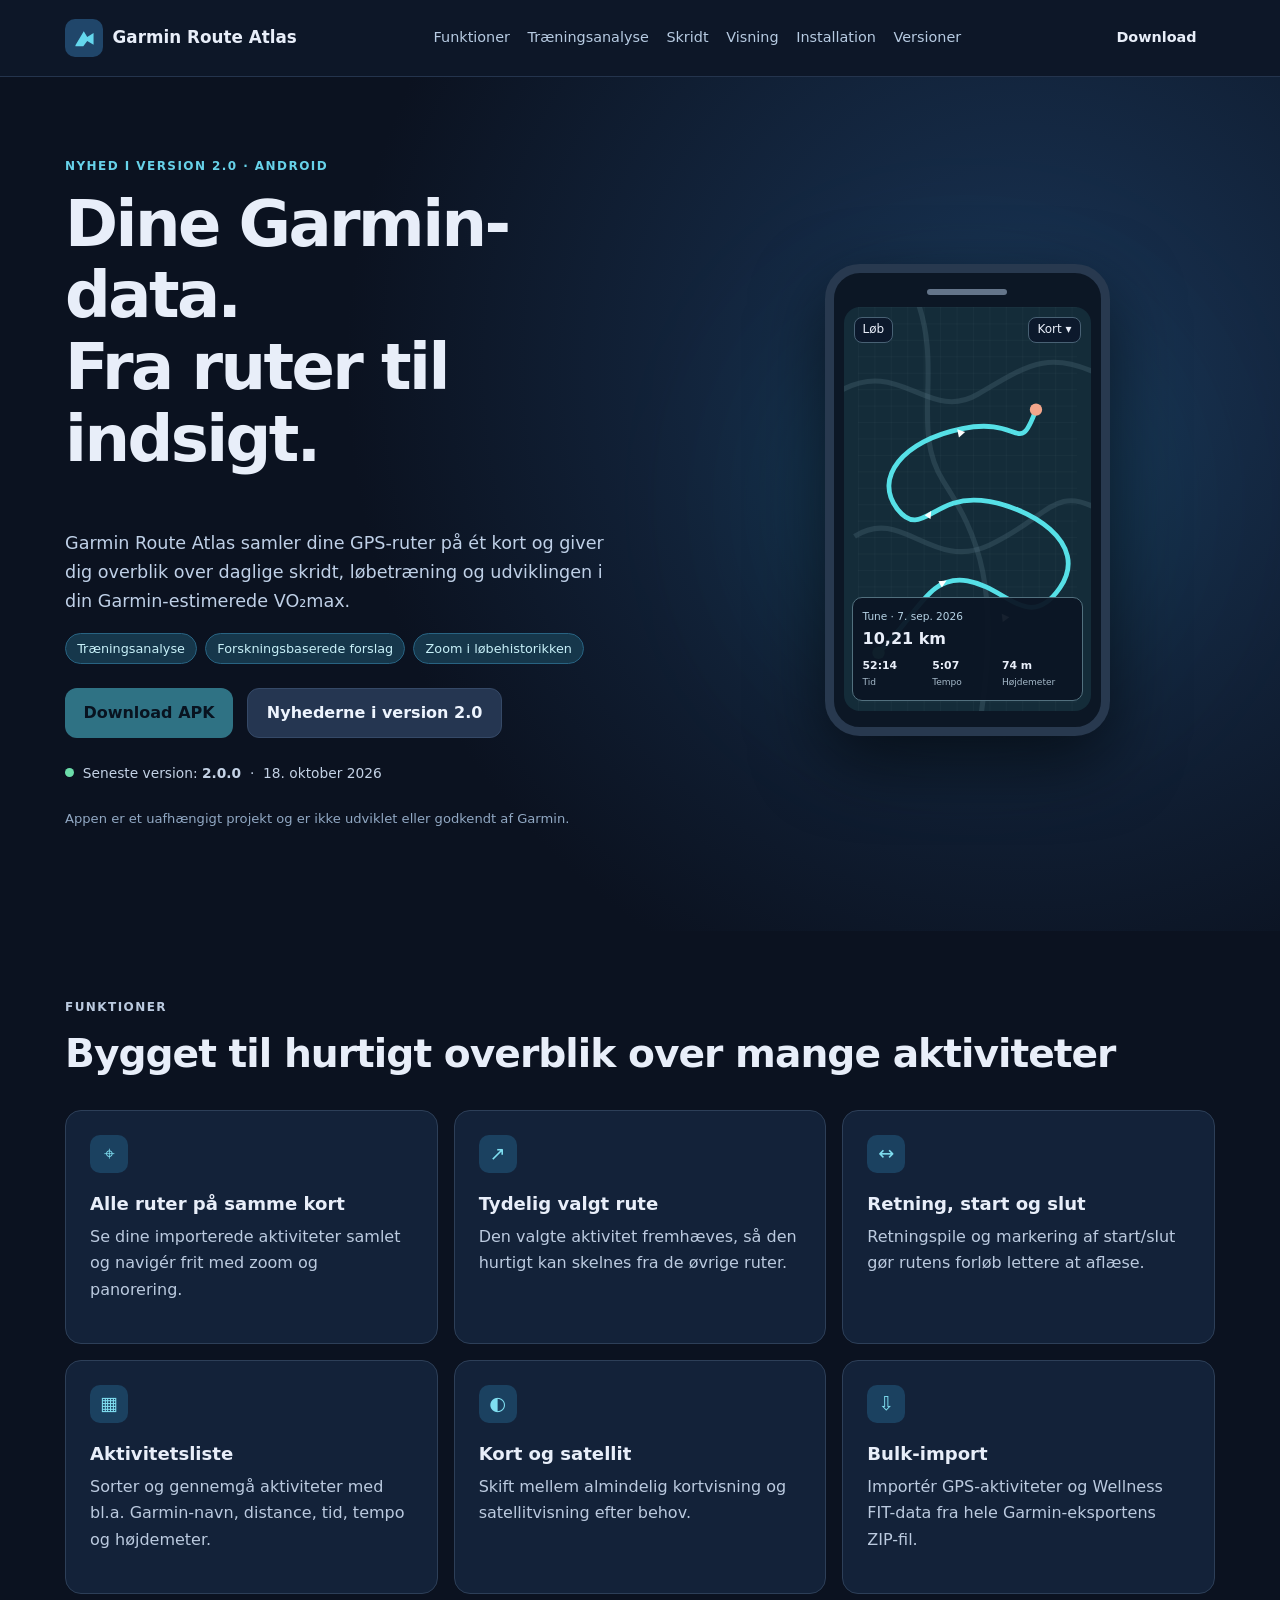
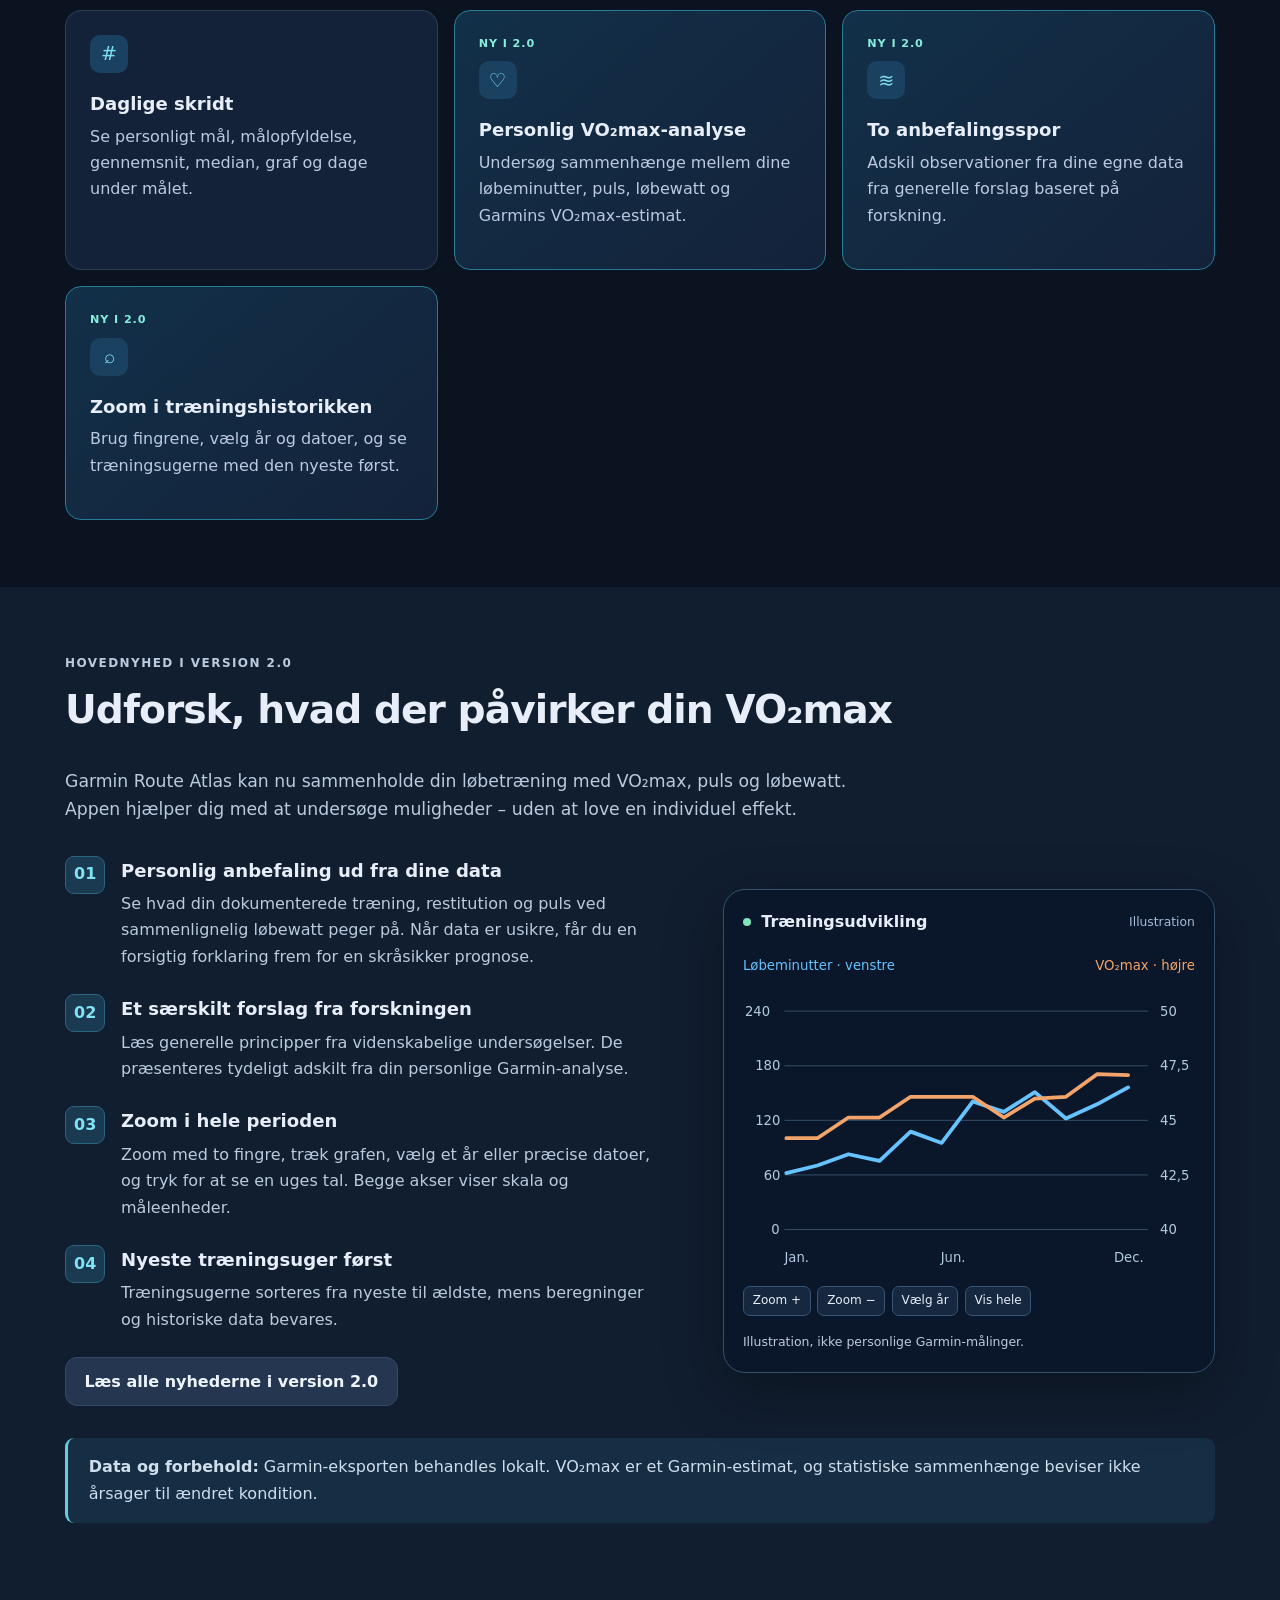
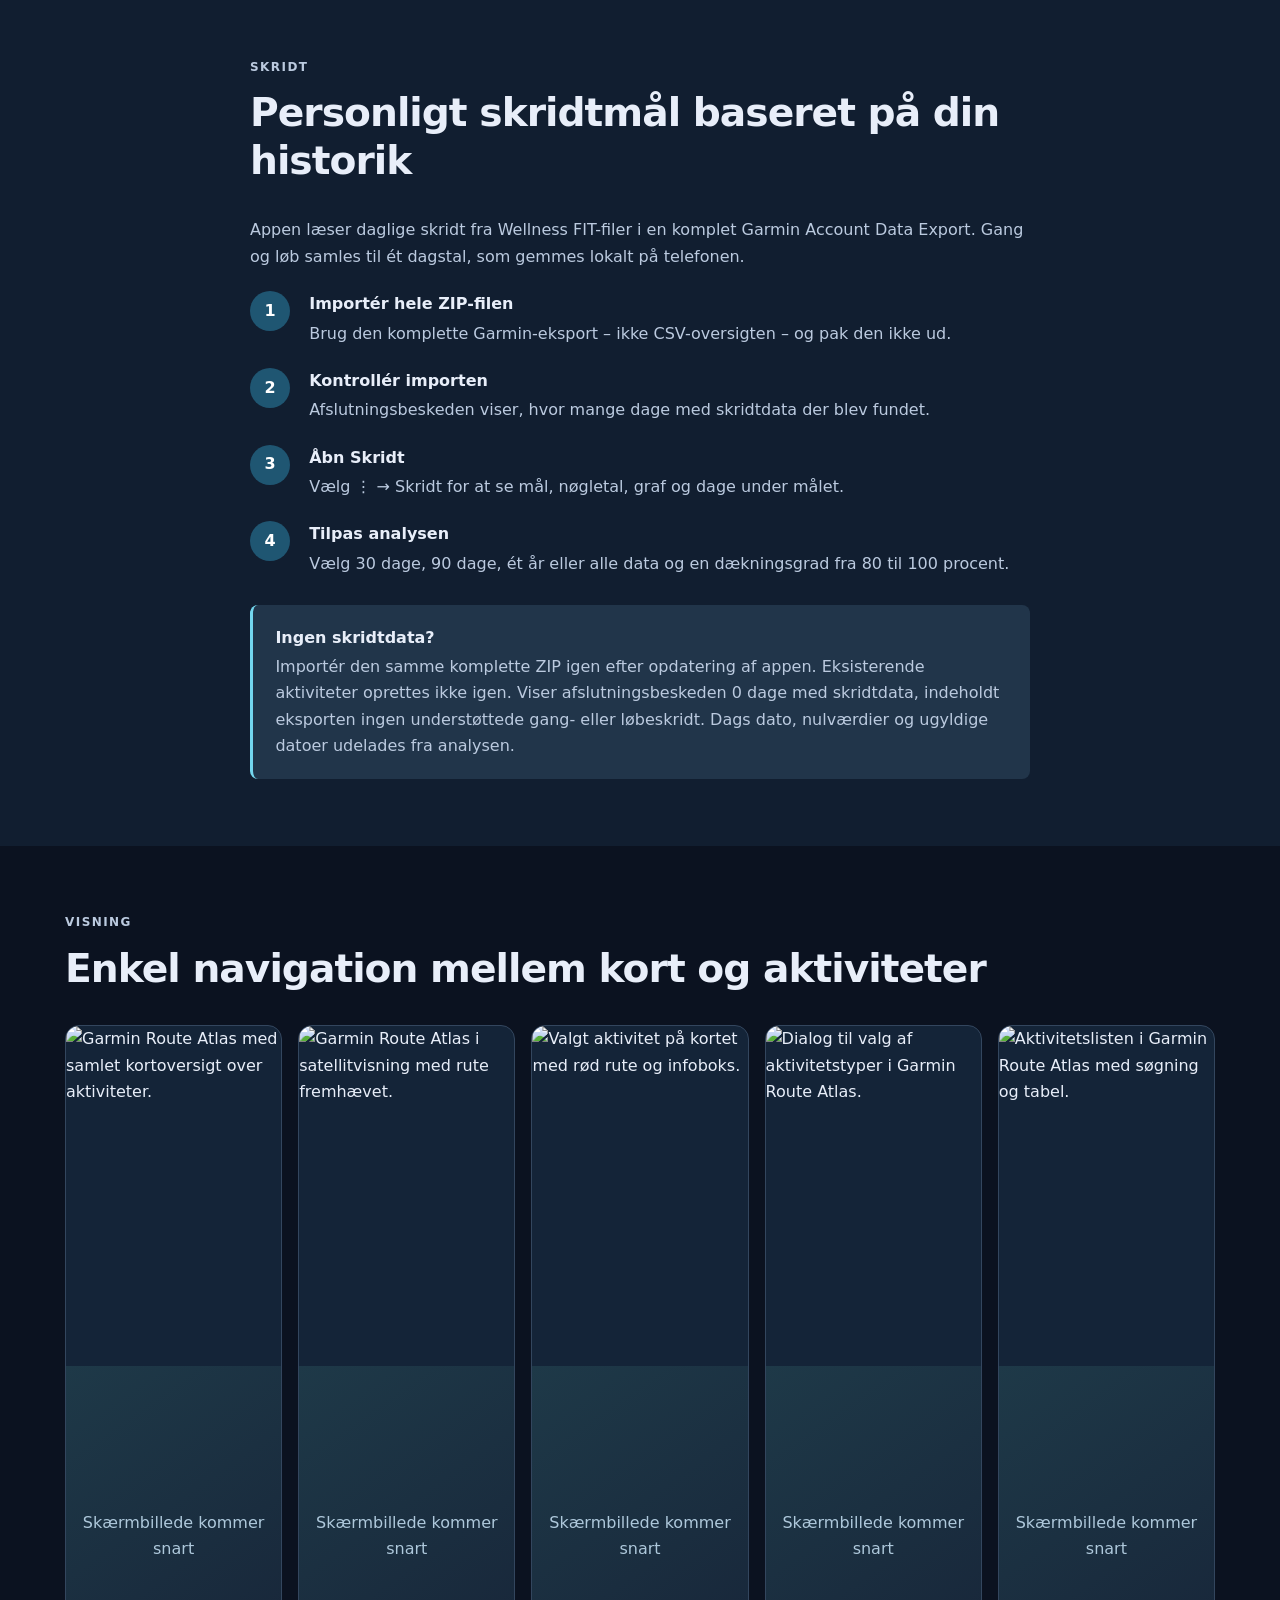
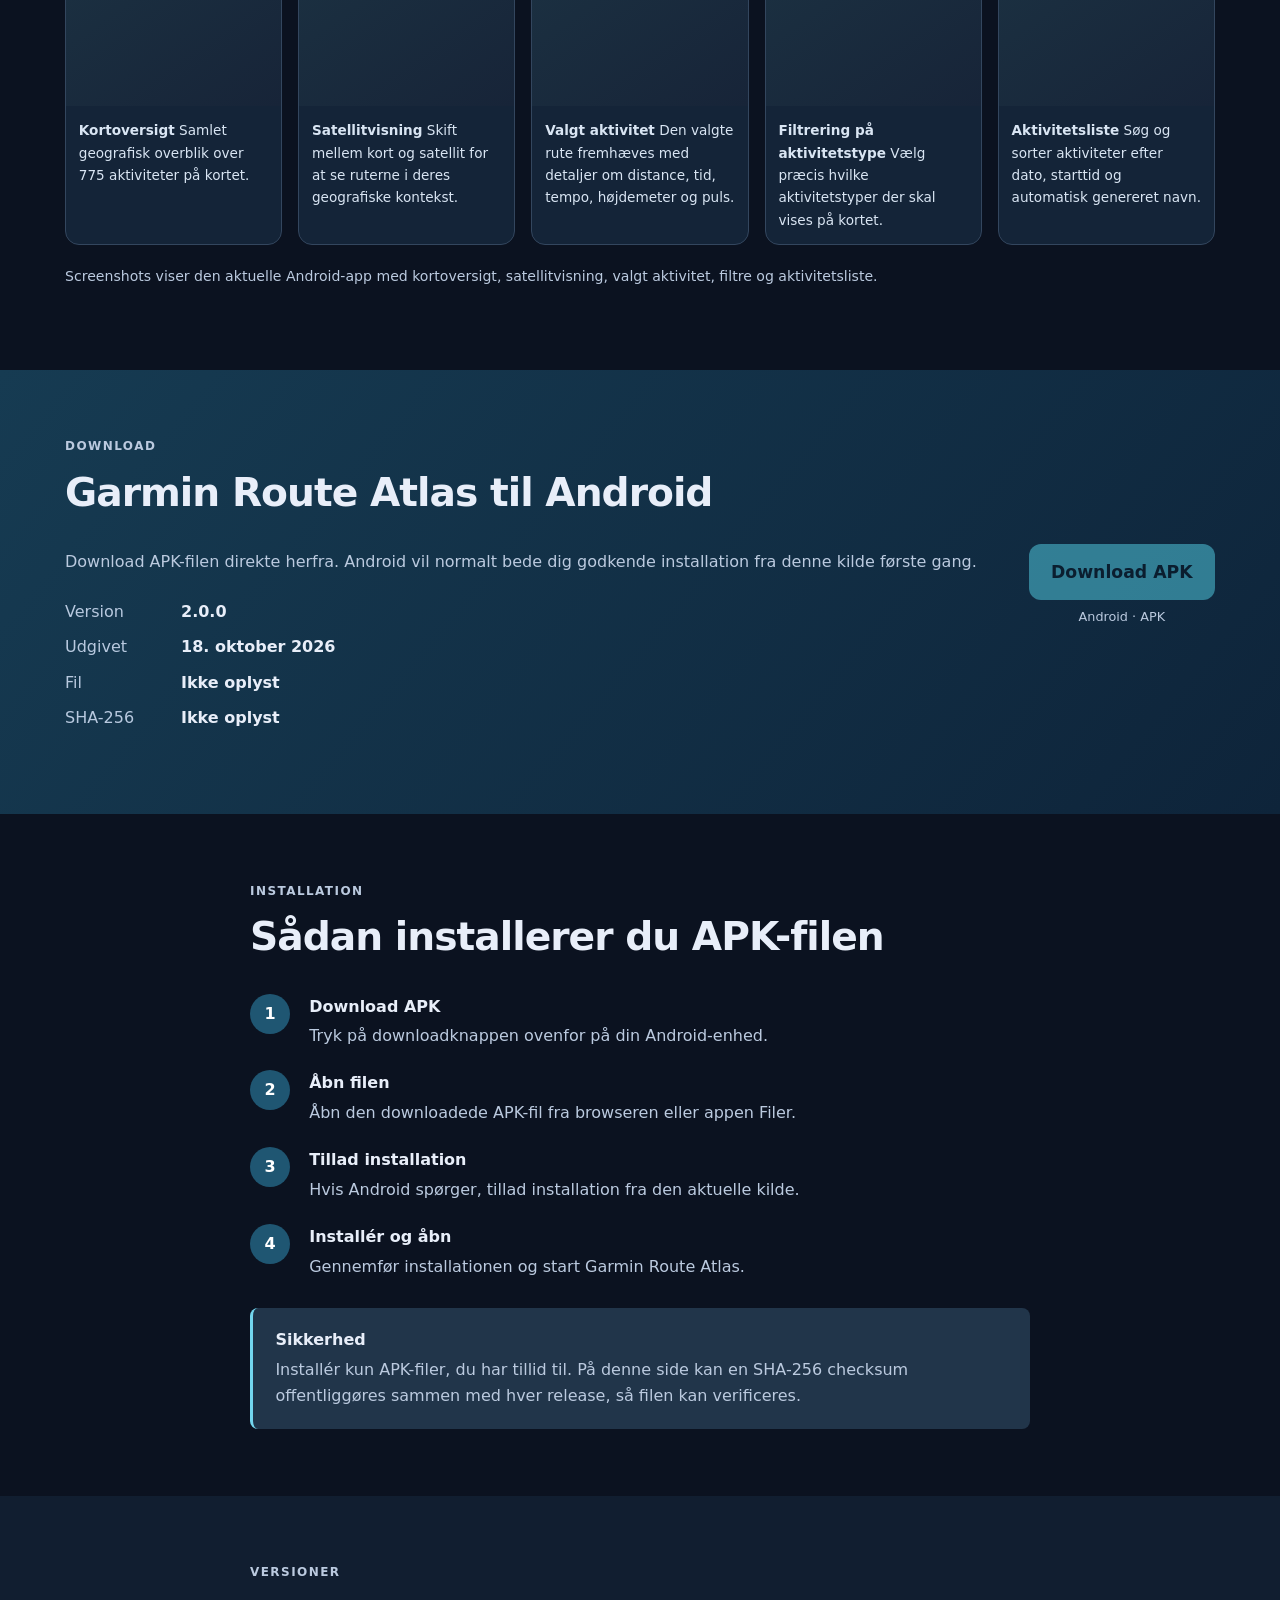
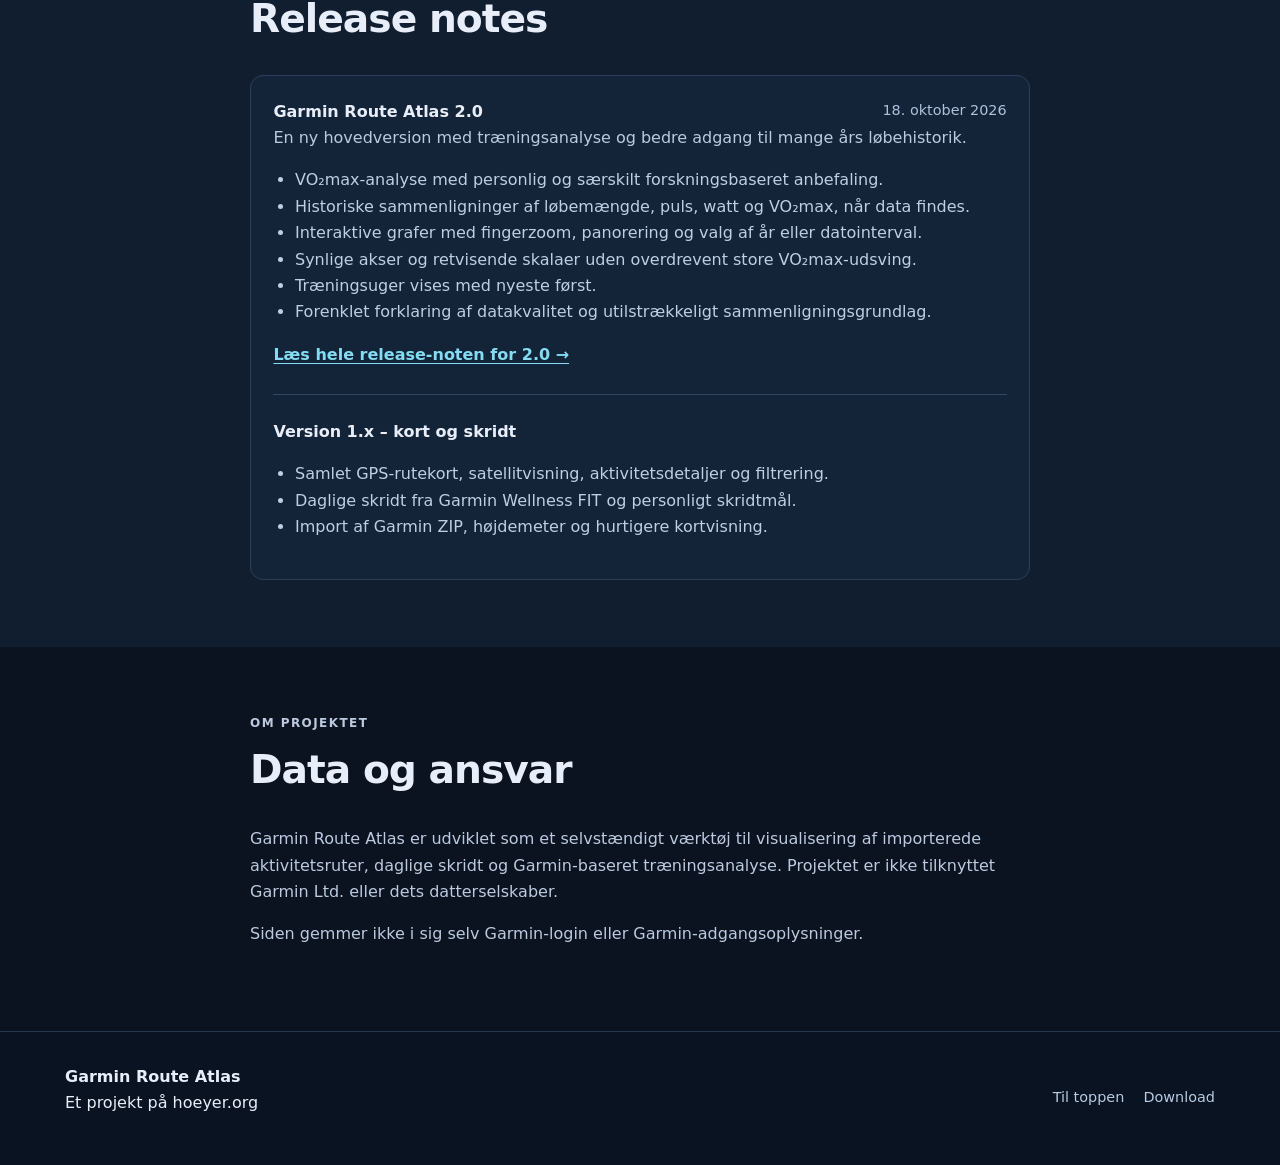
==== index.html @ 7dfc7f42 "Stage Garmin Route Atlas 2.0 website for GitHub Pages and custom domain" ====
<!doctype html>
<html lang="da">
<head>
  <meta charset="utf-8">
  <meta name="viewport" content="width=device-width, initial-scale=1">
  <meta name="theme-color" content="#0b1220">
  <meta name="description" content="Garmin Route Atlas 2.0: Garmin-ruter, daglige skridt og VO₂max-træningsanalyse. Zoom i løbehistorikken og få forslag fra dine data og forskning.">
  <title>Garmin Route Atlas | hoeyer.org</title>

  <meta property="og:title" content="Garmin Route Atlas">
  <meta property="og:description" content="Garmin Route Atlas 2.0: ruter, skridt og interaktiv VO₂max-træningsanalyse til Android.">
  <meta property="og:type" content="website">

  <link rel="icon" href="assets/favicon.svg" type="image/svg+xml">
  <link rel="stylesheet" href="assets/style.css">
</head>
<body>
  <a class="skip-link" href="#main">Spring til indhold</a>

  <header class="site-header">
    <div class="wrap nav">
      <a class="brand" href="#top" aria-label="Garmin Route Atlas">
        <span class="brand-mark" aria-hidden="true">
          <svg viewBox="0 0 32 32" role="img">
            <path d="M6 23.5 15.2 8l3.8 6.4L26 10v12.8l-7-4.1-4.3 5.8H6Z"/>
          </svg>
        </span>
        <span>Garmin Route Atlas</span>
      </a>

      <nav aria-label="Primær navigation">
        <a href="#features">Funktioner</a>
        <a href="#training">Træningsanalyse</a>
        <a href="#steps">Skridt</a>
        <a href="#screens">Visning</a>
        <a href="#install">Installation</a>
        <a href="#changelog">Versioner</a>
      </nav>

      <a class="btn btn-small" href="#download">Download</a>
    </div>
  </header>

  <main id="main">
    <section class="hero" id="top">
      <div class="wrap hero-grid">
        <div class="hero-copy">
          <p class="eyebrow">Nyhed i version 2.0 · Android</p>
          <h1>Dine Garmin-data.<br>Fra ruter til indsigt.</h1>
          <p class="lead">
            Garmin Route Atlas samler dine GPS-ruter på ét kort og giver dig overblik over
            daglige skridt, løbetræning og udviklingen i din Garmin-estimerede VO₂max.
          </p>
          <div class="hero-points" aria-label="Nyheder i version 2.0">
            <span>Træningsanalyse</span><span>Forskningsbaserede forslag</span><span>Zoom i løbehistorikken</span>
          </div>

          <div class="hero-actions">
            <a class="btn btn-primary" id="hero-download" href="#download" aria-disabled="true">
              Download APK
            </a>
            <a class="btn btn-secondary" href="#training">Nyhederne i version 2.0</a>
          </div>

          <div class="release-line" aria-label="Seneste version">
            <span class="status-dot"></span>
            <span>Seneste version: <strong data-version>Build</strong></span>
            <span>·</span>
            <span data-date>Opdateret</span>
          </div>

          <p class="microcopy">
            Appen er et uafhængigt projekt og er ikke udviklet eller godkendt af Garmin.
          </p>
        </div>

        <div class="hero-visual" aria-label="Illustration af rutekort">
          <div class="phone">
            <div class="phone-top"></div>
            <div class="phone-screen">
              <svg class="map-art" viewBox="0 0 640 1180" aria-hidden="true">
                <defs>
                  <pattern id="grid" width="48" height="48" patternUnits="userSpaceOnUse">
                    <path d="M48 0H0V48" fill="none" stroke="currentColor" stroke-opacity=".10" stroke-width="2"/>
                  </pattern>
                </defs>
                <rect width="640" height="1180" fill="url(#grid)"/>
                <path d="M-60 250 C120 140 205 340 350 255 S560 120 720 205" class="road"/>
                <path d="M-10 670 C130 580 215 775 385 695 S575 520 700 590" class="road"/>
                <path d="M165 -40 C255 175 150 355 250 510 S420 820 355 1220" class="road"/>
                <path d="M60 1010 C175 900 205 780 320 800 S500 950 590 820 500 580 360 565 185 680 115 590 130 390 305 355 468 440 520 300" class="route"/>
                <circle cx="60" cy="1010" r="18" class="start"/>
                <circle cx="520" cy="300" r="18" class="end"/>
                <path d="m235 801 24-2-14 20z" class="arrow"/>
                <path d="m420 896 22 10-19 14z" class="arrow"/>
                <path d="m195 608 19-12-2 23z" class="arrow"/>
                <path d="m290 357 23 8-18 16z" class="arrow"/>
              </svg>

              <div class="map-chip top-left">Løb</div>
              <div class="map-chip top-right">Kort ▾</div>

              <div class="activity-card">
                <div>
                  <span class="activity-label">Tune · 7. sep. 2026</span>
                  <strong>10,21 km</strong>
                </div>
                <div class="activity-stats">
                  <span><b>52:14</b><small>Tid</small></span>
                  <span><b>5:07</b><small>Tempo</small></span>
                  <span><b>74 m</b><small>Højdemeter</small></span>
                </div>
              </div>
            </div>
          </div>
          <div class="glow"></div>
        </div>
      </div>
    </section>

    <section class="section" id="features">
      <div class="wrap">
        <p class="eyebrow">Funktioner</p>
        <h2>Bygget til hurtigt overblik over mange aktiviteter</h2>

        <div class="feature-grid">
          <article class="feature">
            <span class="icon">⌖</span>
            <h3>Alle ruter på samme kort</h3>
            <p>Se dine importerede aktiviteter samlet og navigér frit med zoom og panorering.</p>
          </article>
          <article class="feature">
            <span class="icon">↗</span>
            <h3>Tydelig valgt rute</h3>
            <p>Den valgte aktivitet fremhæves, så den hurtigt kan skelnes fra de øvrige ruter.</p>
          </article>
          <article class="feature">
            <span class="icon">↔</span>
            <h3>Retning, start og slut</h3>
            <p>Retningspile og markering af start/slut gør rutens forløb lettere at aflæse.</p>
          </article>
          <article class="feature">
            <span class="icon">▦</span>
            <h3>Aktivitetsliste</h3>
            <p>Sorter og gennemgå aktiviteter med bl.a. Garmin-navn, distance, tid, tempo og højdemeter.</p>
          </article>
          <article class="feature">
            <span class="icon">◐</span>
            <h3>Kort og satellit</h3>
            <p>Skift mellem almindelig kortvisning og satellitvisning efter behov.</p>
          </article>
          <article class="feature">
            <span class="icon">⇩</span>
            <h3>Bulk-import</h3>
            <p>Importér GPS-aktiviteter og Wellness FIT-data fra hele Garmin-eksportens ZIP-fil.</p>
          </article>
          <article class="feature">
            <span class="icon">#</span>
            <h3>Daglige skridt</h3>
            <p>Se personligt mål, målopfyldelse, gennemsnit, median, graf og dage under målet.</p>
          </article>
          <article class="feature feature-new">
            <span class="feature-label">Ny i 2.0</span>
            <span class="icon">♡</span>
            <h3>Personlig VO₂max-analyse</h3>
            <p>Undersøg sammenhænge mellem dine løbeminutter, puls, løbewatt og Garmins VO₂max-estimat.</p>
          </article>
          <article class="feature feature-new">
            <span class="feature-label">Ny i 2.0</span>
            <span class="icon">≋</span>
            <h3>To anbefalingsspor</h3>
            <p>Adskil observationer fra dine egne data fra generelle forslag baseret på forskning.</p>
          </article>
          <article class="feature feature-new">
            <span class="feature-label">Ny i 2.0</span>
            <span class="icon">⌕</span>
            <h3>Zoom i træningshistorikken</h3>
            <p>Brug fingrene, vælg år og datoer, og se træningsugerne med den nyeste først.</p>
          </article>
        </div>
      </div>
    </section>


    <section class="section section-alt training-section" id="training">
      <div class="wrap">
        <p class="eyebrow">Hovednyhed i version 2.0</p>
        <h2>Udforsk, hvad der påvirker din VO₂max</h2>
        <p class="section-intro">
          Garmin Route Atlas kan nu sammenholde din løbetræning med VO₂max, puls og løbewatt.
          Appen hjælper dig med at undersøge muligheder – uden at love en individuel effekt.
        </p>
        <div class="training-layout">
          <div class="training-copy">
            <div class="training-item"><span class="training-num">01</span>
              <div><h3>Personlig anbefaling ud fra dine data</h3>
              <p>Se hvad din dokumenterede træning, restitution og puls ved sammenlignelig løbewatt peger på.
                Når data er usikre, får du en forsigtig forklaring frem for en skråsikker prognose.</p></div></div>
            <div class="training-item"><span class="training-num">02</span>
              <div><h3>Et særskilt forslag fra forskningen</h3>
              <p>Læs generelle principper fra videnskabelige undersøgelser. De præsenteres tydeligt adskilt
                fra din personlige Garmin-analyse.</p></div></div>
            <div class="training-item"><span class="training-num">03</span>
              <div><h3>Zoom i hele perioden</h3>
              <p>Zoom med to fingre, træk grafen, vælg et år eller præcise datoer, og tryk for at se en uges tal.
                Begge akser viser skala og måleenheder.</p></div></div>
            <div class="training-item"><span class="training-num">04</span>
              <div><h3>Nyeste træningsuger først</h3>
              <p>Træningsugerne sorteres fra nyeste til ældste, mens beregninger og historiske data bevares.</p></div></div>
            <a class="btn btn-secondary" href="releases/2.0.html">Læs alle nyhederne i version 2.0</a>
          </div>
          <div class="training-preview" aria-label="Illustration af den nye træningsgraf">
            <div class="preview-topline"><span class="preview-dot" aria-hidden="true"></span><strong>Træningsudvikling</strong><span class="preview-caption">Illustration</span></div>
            <div class="preview-legend"><span class="legend-min">Løbeminutter · venstre</span><span class="legend-vo2">VO₂max · højre</span></div>
            <svg viewBox="0 0 480 315" role="img" aria-label="Illustration af graf med to nummererede y-akser og tydelige ændringer over et år. Illustrationsdata, ikke en brugers målinger.">
              <g stroke="#39506a" stroke-width="1"><path d="M44 32 H430 M44 90 H430 M44 148 H430 M44 206 H430 M44 264 H430"/></g>
              <g fill="#b3cbe0" font-size="14" font-family="system-ui,sans-serif">
                <text x="2" y="37">240</text><text x="13" y="95">180</text><text x="13" y="153">120</text><text x="22" y="211">60</text><text x="30" y="269">0</text>
                <text x="443" y="37">50</text><text x="443" y="95">47,5</text><text x="443" y="153">45</text><text x="443" y="211">42,5</text><text x="443" y="269">40</text>
                <text x="44" y="298">Jan.</text><text x="210" y="298">Jun.</text><text x="394" y="298">Dec.</text>
              </g>
              <polyline fill="none" stroke="#66c3ff" stroke-width="4" stroke-linecap="round" stroke-linejoin="round"
                points="46,204 79,196 112,184 145,191 178,160 211,172 244,128 277,139 310,118 343,146 376,131 409,113"/>
              <polyline fill="none" stroke="#f3a46b" stroke-width="4" stroke-linecap="round" stroke-linejoin="round"
                points="46,167 79,167 112,145 145,145 178,123 211,123 244,123 277,145 310,125 343,123 376,99 409,100"/>
            </svg>
            <div class="preview-controls" aria-hidden="true"><span>Zoom +</span><span>Zoom −</span><span>Vælg år</span><span>Vis hele</span></div>
            <p class="preview-disclaimer">Illustration, ikke personlige Garmin-målinger.</p>
          </div>
        </div>
        <div class="training-note"><strong>Data og forbehold:</strong> Garmin-eksporten behandles lokalt. VO₂max er et Garmin-estimat, og statistiske sammenhænge beviser ikke årsager til ændret kondition.</div>
      </div>
    </section>

    <section class="section section-alt" id="steps">
      <div class="wrap narrow">
        <p class="eyebrow">Skridt</p>
        <h2>Personligt skridtmål baseret på din historik</h2>
        <p>
          Appen læser daglige skridt fra Wellness FIT-filer i en komplet Garmin Account Data Export.
          Gang og løb samles til ét dagstal, som gemmes lokalt på telefonen.
        </p>

        <ol class="steps">
          <li>
            <span>1</span>
            <div><strong>Importér hele ZIP-filen</strong><p>Brug den komplette Garmin-eksport – ikke CSV-oversigten – og pak den ikke ud.</p></div>
          </li>
          <li>
            <span>2</span>
            <div><strong>Kontrollér importen</strong><p>Afslutningsbeskeden viser, hvor mange dage med skridtdata der blev fundet.</p></div>
          </li>
          <li>
            <span>3</span>
            <div><strong>Åbn Skridt</strong><p>Vælg ⋮ → Skridt for at se mål, nøgletal, graf og dage under målet.</p></div>
          </li>
          <li>
            <span>4</span>
            <div><strong>Tilpas analysen</strong><p>Vælg 30 dage, 90 dage, ét år eller alle data og en dækningsgrad fra 80 til 100 procent.</p></div>
          </li>
        </ol>

        <div class="notice">
          <strong>Ingen skridtdata?</strong>
          <p>
            Importér den samme komplette ZIP igen efter opdatering af appen. Eksisterende aktiviteter
            oprettes ikke igen. Viser afslutningsbeskeden 0 dage med skridtdata, indeholdt eksporten
            ingen understøttede gang- eller løbeskridt. Dags dato, nulværdier og ugyldige datoer
            udelades fra analysen.
          </p>
        </div>
      </div>
    </section>

    <section class="section" id="screens">
      <div class="wrap">
        <p class="eyebrow">Visning</p>
        <h2>Enkel navigation mellem kort og aktiviteter</h2>

        <div class="screen-grid screen-grid-real">
          <figure class="screen-card real-shot">
            <img class="screen-image" src="assets/screenshots/overview-map.jpg" alt="Garmin Route Atlas med samlet kortoversigt over aktiviteter.">
            <figcaption>
              <strong>Kortoversigt</strong>
              <span>Samlet geografisk overblik over 775 aktiviteter på kortet.</span>
            </figcaption>
          </figure>

          <figure class="screen-card real-shot">
            <img class="screen-image" src="assets/screenshots/satellite-map.jpg" alt="Garmin Route Atlas i satellitvisning med rute fremhævet.">
            <figcaption>
              <strong>Satellitvisning</strong>
              <span>Skift mellem kort og satellit for at se ruterne i deres geografiske kontekst.</span>
            </figcaption>
          </figure>

          <figure class="screen-card real-shot">
            <img class="screen-image" src="assets/screenshots/selected-activity.jpg" alt="Valgt aktivitet på kortet med rød rute og infoboks.">
            <figcaption>
              <strong>Valgt aktivitet</strong>
              <span>Den valgte rute fremhæves med detaljer om distance, tid, tempo, højdemeter og puls.</span>
            </figcaption>
          </figure>

          <figure class="screen-card real-shot">
            <img class="screen-image" src="assets/screenshots/activity-filter.jpg" alt="Dialog til valg af aktivitetstyper i Garmin Route Atlas.">
            <figcaption>
              <strong>Filtrering på aktivitetstype</strong>
              <span>Vælg præcis hvilke aktivitetstyper der skal vises på kortet.</span>
            </figcaption>
          </figure>

          <figure class="screen-card real-shot">
            <img class="screen-image" src="assets/screenshots/activity-list.jpg" alt="Aktivitetslisten i Garmin Route Atlas med søgning og tabel.">
            <figcaption>
              <strong>Aktivitetsliste</strong>
              <span>Søg og sorter aktiviteter efter dato, starttid og automatisk genereret navn.</span>
            </figcaption>
          </figure>
        </div>

        <p class="screens-note">
          Screenshots viser den aktuelle Android-app med kortoversigt, satellitvisning, valgt aktivitet, filtre og aktivitetsliste.
        </p>
      </div>
    </section>

    <section class="section download-section" id="download">
      <div class="wrap download-box">
        <div>
          <p class="eyebrow">Download</p>
          <h2>Garmin Route Atlas til Android</h2>
          <p class="download-copy">
            Download APK-filen direkte herfra. Android vil normalt bede dig godkende installation
            fra denne kilde første gang.
          </p>

          <dl class="release-meta">
            <div><dt>Version</dt><dd data-version>Build</dd></div>
            <div><dt>Udgivet</dt><dd data-date>Opdateret</dd></div>
            <div><dt>Fil</dt><dd data-filename>GarminRouteAtlas.apk</dd></div>
            <div><dt>SHA-256</dt><dd data-sha>Tilføjes ved release</dd></div>
          </dl>
        </div>

        <div class="download-cta">
          <a class="btn btn-primary btn-large" id="main-download" href="#download" aria-disabled="true">
            Download APK
          </a>
          <p>Android · APK</p>
        </div>
      </div>
    </section>

    <section class="section" id="install">
      <div class="wrap narrow">
        <p class="eyebrow">Installation</p>
        <h2>Sådan installerer du APK-filen</h2>

        <ol class="steps">
          <li>
            <span>1</span>
            <div><strong>Download APK</strong><p>Tryk på downloadknappen ovenfor på din Android-enhed.</p></div>
          </li>
          <li>
            <span>2</span>
            <div><strong>Åbn filen</strong><p>Åbn den downloadede APK-fil fra browseren eller appen Filer.</p></div>
          </li>
          <li>
            <span>3</span>
            <div><strong>Tillad installation</strong><p>Hvis Android spørger, tillad installation fra den aktuelle kilde.</p></div>
          </li>
          <li>
            <span>4</span>
            <div><strong>Installér og åbn</strong><p>Gennemfør installationen og start Garmin Route Atlas.</p></div>
          </li>
        </ol>

        <div class="notice">
          <strong>Sikkerhed</strong>
          <p>
            Installér kun APK-filer, du har tillid til. På denne side kan en SHA-256 checksum
            offentliggøres sammen med hver release, så filen kan verificeres.
          </p>
        </div>
      </div>
    </section>

    <section class="section section-alt" id="changelog">
      <div class="wrap narrow">
        <p class="eyebrow">Versioner</p>
        <h2>Release notes</h2>

        <div class="changelog">
          <article>
            <div class="change-head"><strong>Garmin Route Atlas 2.0</strong><time datetime="2026-10-18">18. oktober 2026</time></div>
            <p>En ny hovedversion med træningsanalyse og bedre adgang til mange års løbehistorik.</p>
            <ul>
              <li>VO₂max-analyse med personlig og særskilt forskningsbaseret anbefaling.</li>
              <li>Historiske sammenligninger af løbemængde, puls, watt og VO₂max, når data findes.</li>
              <li>Interaktive grafer med fingerzoom, panorering og valg af år eller datointerval.</li>
              <li>Synlige akser og retvisende skalaer uden overdrevent store VO₂max-udsving.</li>
              <li>Træningsuger vises med nyeste først.</li>
              <li>Forenklet forklaring af datakvalitet og utilstrækkeligt sammenligningsgrundlag.</li>
            </ul>
            <p><a class="release-more" href="releases/2.0.html">Læs hele release-noten for 2.0 →</a></p>
          </article>
          <article class="older-release">
            <div class="change-head"><strong>Version 1.x – kort og skridt</strong></div>
            <ul>
              <li>Samlet GPS-rutekort, satellitvisning, aktivitetsdetaljer og filtrering.</li>
              <li>Daglige skridt fra Garmin Wellness FIT og personligt skridtmål.</li>
              <li>Import af Garmin ZIP, højdemeter og hurtigere kortvisning.</li>
            </ul>
          </article>
        </div>
      </div>
    </section>

    <section class="section">
      <div class="wrap narrow faq">
        <p class="eyebrow">Om projektet</p>
        <h2>Data og ansvar</h2>
        <p>
          Garmin Route Atlas er udviklet som et selvstændigt værktøj til visualisering af importerede
          aktivitetsruter, daglige skridt og Garmin-baseret træningsanalyse. Projektet er ikke tilknyttet Garmin Ltd.
          eller dets datterselskaber.
        </p>
        <p>
          Siden gemmer ikke i sig selv Garmin-login eller Garmin-adgangsoplysninger.
        </p>
      </div>
    </section>
  </main>

  <footer>
    <div class="wrap footer-grid">
      <div>
        <strong>Garmin Route Atlas</strong>
        <p>Et projekt på hoeyer.org</p>
      </div>
      <div class="footer-links">
        <a href="#top">Til toppen</a>
        <a href="#download">Download</a>
      </div>
    </div>
  </footer>

  <script src="assets/config.js"></script>
  <script src="assets/app.js"></script>
</body>
</html>
---- assets/style.css ----
:root {
  color-scheme: dark;
  font-family: system-ui, -apple-system, BlinkMacSystemFont, "Segoe UI", sans-serif;
  font-synthesis: none;
  background: #0b1220;
  color: #e8eef9;
}
* { box-sizing: border-box; }
html { scroll-behavior: smooth; }
body { margin: 0; line-height: 1.65; }
a { color: inherit; }
img { max-width: 100%; }
.wrap { width: min(1150px, calc(100% - 40px)); margin-inline: auto; }
.narrow { max-width: 780px; }
.skip-link { position: absolute; left: -9999px; top: 0; z-index: 10; }
.skip-link:focus { left: 1rem; background: #fff; color: #111; padding: 0.5rem; }
.site-header { background: #0d1728; border-bottom: 1px solid #24344d; }
.nav, .footer-grid { display: flex; align-items: center; justify-content: space-between; gap: 1.5rem; }
.nav { min-height: 76px; }
.brand { display: flex; align-items: center; gap: .6rem; text-decoration: none; font-weight: 800; font-size: 1.05rem; }
.brand-mark { width: 38px; height: 38px; display: grid; place-items: center; border-radius: 10px; background: #20466a; }
.brand-mark svg { width: 29px; fill: #64d7ed; }
nav { display: flex; gap: 1.1rem; flex-wrap: wrap; }
nav a, .footer-links a { text-decoration: none; color: #b7cbe2; font-size: .9rem; }
nav a:hover, .footer-links a:hover { color: #fff; }
.btn { display: inline-flex; align-items: center; justify-content: center; min-height: 43px; padding: .65rem 1.15rem; border-radius: 12px; text-decoration: none; font-weight: 750; transition: filter .15s ease; }
.btn:hover { filter: brightness(1.12); }
.btn-primary { background: #54d2e8; color: #071420; }
.btn-secondary { background: #253651; color: #edf4fe; border: 1px solid #354967; }
.btn-small { font-size: .9rem; }
.btn-large { padding: .85rem 1.4rem; font-size: 1.08rem; }
.btn[aria-disabled=true] { opacity: .5; pointer-events: none; }
.hero { padding: 5rem 0 5.5rem; background: radial-gradient(circle at 80% 34%, #193455 0, #0b1220 58%); overflow: hidden; }
.hero-grid { display: grid; align-items: center; grid-template-columns: 1.1fr .9fr; gap: 3rem; }
.eyebrow { text-transform: uppercase; letter-spacing: .12em; font-weight: 800; font-size: .75rem; color: #67d2e9; }
h1, h2, h3, p { margin-top: 0; }
h1 { font-size: clamp(2.2rem, 5vw, 4rem); line-height: 1.12; letter-spacing: -.04em; }
h2 { font-size: clamp(1.7rem, 3.1vw, 2.45rem); line-height: 1.22; letter-spacing: -.025em; }
h3 { font-size: 1.13rem; margin-bottom: .3rem; }
.lead { color: #bfd0e7; font-size: 1.1rem; max-width: 560px; }
.hero-actions { display: flex; gap: .9rem; flex-wrap: wrap; margin: 1.5rem 0; }
.release-line { display: flex; align-items: center; gap: .55rem; flex-wrap: wrap; font-size: .86rem; color: #c4d2e5; }
.status-dot { display: inline-block; width: 9px; height: 9px; background: #6cddaa; border-radius: 50%; }
.microcopy { color: #91a8c3; font-size: .82rem; margin-top: 1.5rem; }
.hero-visual { min-height: 490px; display: grid; place-items: center; position: relative; }
.phone { width: min(285px, 80%); min-height: 460px; border: 9px solid #28394f; border-radius: 35px; background: #0c1725; position: relative; z-index: 1; box-shadow: 0 25px 70px #0009; padding: 16px 10px; overflow: hidden; }
.phone-top { width: 80px; height: 6px; border-radius: 8px; background: #64758a; margin: 0 auto 12px; }
.phone-screen { height: 404px; border-radius: 16px; overflow: hidden; background: #142c39; position: relative; }
.map-art { width: 100%; height: 100%; color: #96b4bd; }
.road { fill: none; stroke: #53727e; stroke-width: 15; opacity: .3; }
.route { fill: none; stroke: #56e0e7; stroke-width: 14; stroke-linecap: round; }
.start { fill: #66dda8; } .end { fill: #f3a68b; } .arrow { fill: #fff; }
.map-chip { position: absolute; top: 10px; padding: 2px 8px; background: #0b182be8; border: 1px solid #486174; border-radius: 8px; font-size: .75rem; }
.top-left { left: 10px; } .top-right { right: 10px; }
.activity-card { position: absolute; inset: auto 8px 10px; background: #0b1624f2; border: 1px solid #52707e; border-radius: 10px; padding: 10px; }
.activity-label { display: block; font-size: .66rem; color: #b6d3e5; }
.activity-stats { display: grid; grid-template-columns: repeat(3, 1fr); margin-top: 5px; }
.activity-stats span { display: flex; flex-direction: column; font-size: .68rem; }
.activity-stats small { color: #a4b8c8; }
.glow { position: absolute; width: 320px; height: 320px; border-radius: 50%; background: #1d8da4; filter: blur(100px); opacity: .25; }
.section { padding: 4.2rem 0; }
.section-alt { background: #111e30; }
.feature-grid { display: grid; grid-template-columns: repeat(3, 1fr); gap: 1rem; margin-top: 2rem; }
.feature { padding: 1.5rem; border: 1px solid #2d3f58; border-radius: 16px; background: #132239; }
.feature p, .section p { color: #bbcadf; }
.feature .icon { display: inline-flex; align-items: center; justify-content: center; width: 38px; height: 38px; background: #1b4160; color: #7fdef0; border-radius: 10px; margin-bottom: 1rem; font-size: 1.2rem; }
.steps { padding: 0; list-style: none; counter-reset: steps; }
.steps li { display: flex; gap: 1.2rem; margin: 1.3rem 0; }
.steps li > span { flex-shrink: 0; display: grid; place-items: center; width: 40px; height: 40px; border-radius: 50%; background: #1f5672; color: #fff; font-weight: 800; }
.steps p { margin: .2rem 0 0; }
.notice { padding: 1.2rem 1.4rem; background: #21354a; border-left: 3px solid #73d6ee; border-radius: 8px; margin-top: 1.75rem; }
.notice p { margin: .2rem 0 0; }
.screen-grid { display: grid; grid-template-columns: repeat(auto-fit, minmax(185px, 1fr)); gap: 1rem; margin-top: 2rem; }
.screen-card { margin: 0; overflow: hidden; border: 1px solid #33465e; border-radius: 14px; background: #142438; }
.screen-image { display: block; width: 100%; height: 340px; object-fit: cover; object-position: top; }
.screen-card figcaption { padding: .8rem; color: #d9e5f3; font-size: .85rem; }
.screen-placeholder { min-height: 340px; display: grid; place-items: center; padding: 1rem; color: #aec8db; text-align: center; background: linear-gradient(145deg, #1e3948, #172438); }
.screens-note { margin-top: 1.25rem; font-size: .88rem; }
.download-section { background: linear-gradient(130deg, #163b52, #0e243a); }
.download-box { display: flex; justify-content: space-between; align-items: center; gap: 2rem; }
.release-meta { display: grid; gap: .55rem; margin-top: 1.5rem; }
.release-meta div { display: grid; grid-template-columns: 100px minmax(0, 1fr); gap: 1rem; }
.release-meta dt { color: #b8c9df; }
.release-meta dd { margin: 0; font-weight: 600; overflow-wrap: anywhere; }
.download-cta { display: flex; flex-direction: column; gap: .4rem; align-items: center; text-align: center; }
.download-cta p { font-size: .8rem; }
.change-head { display: flex; justify-content: space-between; gap: 1rem; flex-wrap: wrap; }
.changelog { padding: 1.4rem; border: 1px solid #2d3f58; border-radius: 13px; margin-top: 1.5rem; background: #142438; }
.changelog time { color: #acc1d9; font-size: .9rem; }
.changelog ul { padding-left: 1.35rem; color: #bfcee2; }
footer { border-top: 1px solid #26384e; padding: 2rem 0; background: #0a1322; }
.footer-links { display: flex; gap: 1.2rem; }
@media (max-width: 900px) {
  .nav { flex-wrap: wrap; padding-block: .8rem; }
  nav { order: 3; flex-basis: 100%; justify-content: center; }
  .hero-grid { grid-template-columns: 1fr; }
  .hero-visual { min-height: 470px; }
  .feature-grid { grid-template-columns: repeat(2, 1fr); }
}
@media (max-width: 600px) {
  .wrap { width: calc(100% - 30px); }
  .hero { padding-block: 3rem; }
  .feature-grid { grid-template-columns: 1fr; }
  .download-box { flex-direction: column; align-items: flex-start; }
  .download-cta { align-items: flex-start; }
  .footer-grid { flex-direction: column; align-items: flex-start; }
  .nav > .btn { display: none; }
  nav { justify-content: flex-start; gap: .7rem; }
}

/* Release 2.0 – responsive training-analysis showcase */
.hero-points { display:flex; flex-wrap:wrap; gap:.5rem; margin-top:1rem; }
.hero-points span { color:#c7f0f8; background:#16374b; border:1px solid #286382; border-radius:99px; padding:.25rem .7rem; font-size:.8rem; }
.feature-new { background:linear-gradient(140deg,#123049,#132239); border-color:#267c96; }
.feature-label { display:block; font-size:.7rem; text-transform:uppercase; color:#86eddb; letter-spacing:.08em; font-weight:800; margin-bottom:.5rem; }
.section-intro { font-size:1.08rem; max-width:790px; }
.training-layout { display:grid; grid-template-columns:1.1fr .9fr; gap:3.5rem; align-items:center; margin-top:2rem; }
.training-copy { display:flex; flex-direction:column; align-items:flex-start; gap:1.5rem; }
.training-item { display:flex; gap:1rem; }
.training-item h3 { margin:0 0 .35rem; }
.training-item p { margin:0; }
.training-num { border:1px solid #2a6580; background:#193a50; color:#81e1f5; border-radius:9px; padding:.3rem .5rem; min-width:40px; height:fit-content; text-align:center; font-weight:800; }
.training-preview { background:#0a172a; border:1px solid #32516b; border-radius:22px; padding:1.2rem; box-shadow:0 18px 60px #0005; }
.preview-topline { display:flex; gap:.65rem; align-items:center; }
.preview-dot { background:#7fe5bc; border-radius:50%; width:8px; height:8px; }
.preview-caption { margin-left:auto; font-size:.77rem; color:#a3bbd6; }
.preview-legend { display:flex; justify-content:space-between; font-size:.83rem; gap:.7rem; margin:1.2rem 0 .3rem; }
.legend-min { color:#66c3ff; } .legend-vo2 { color:#f3a46b; }
.training-preview svg { width:100%; height:auto; }
.preview-controls { display:flex; flex-wrap:wrap; gap:.4rem; }
.preview-controls span { padding:.25rem .55rem; border:1px solid #385575; background:#15283f; border-radius:7px; font-size:.75rem; }
.preview-disclaimer { font-size:.78rem; margin:1rem 0 0; color:#97abc5; }
.training-note { background:#152e43; border-left:3px solid #67cddd; border-radius:9px; padding:1rem 1.3rem; margin-top:2rem; color:#cfdeed; }
.older-release { margin-top:1.6rem; border-top:1px solid #304761; padding-top:1.5rem; }
.release-more { color:#83dcf2; text-underline-offset:.2rem; font-weight:650; }
.release-more:hover { color:#fff; }
.release-page .release-summary { font-size:1.15rem; color:#ccdeef; }
.release-page .release-detail { background:#132239; border:1px solid #2d3f58; border-radius:15px; padding:1.5rem; margin:1.25rem 0; }
.release-page .release-detail ul { padding-left:1.4rem; color:#bfcee2; }
.release-page h2 { font-size:clamp(1.35rem,2.4vw,1.85rem); }
@media(max-width:900px) { .training-layout { grid-template-columns:1fr; gap:2rem; } }
@media(max-width:600px) { .training-preview { padding:.8rem; } .training-item { gap:.6rem; } }
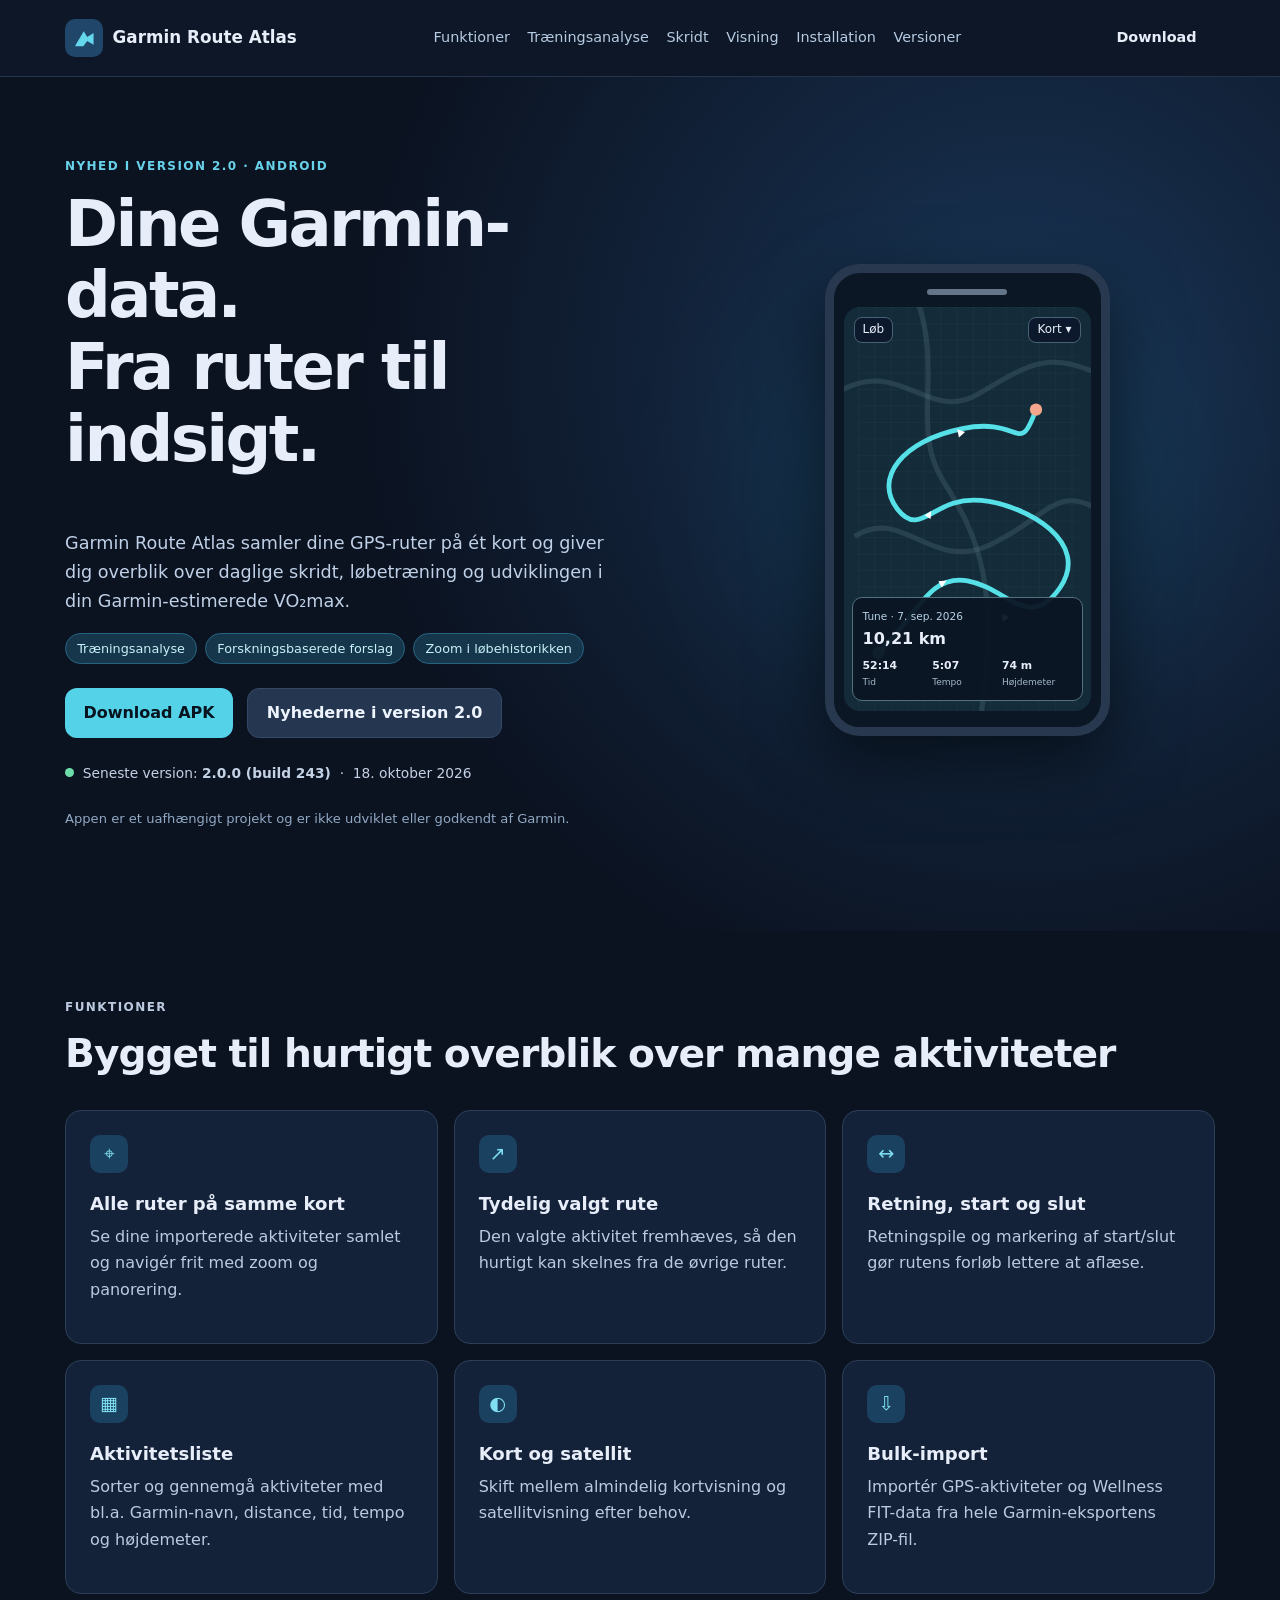
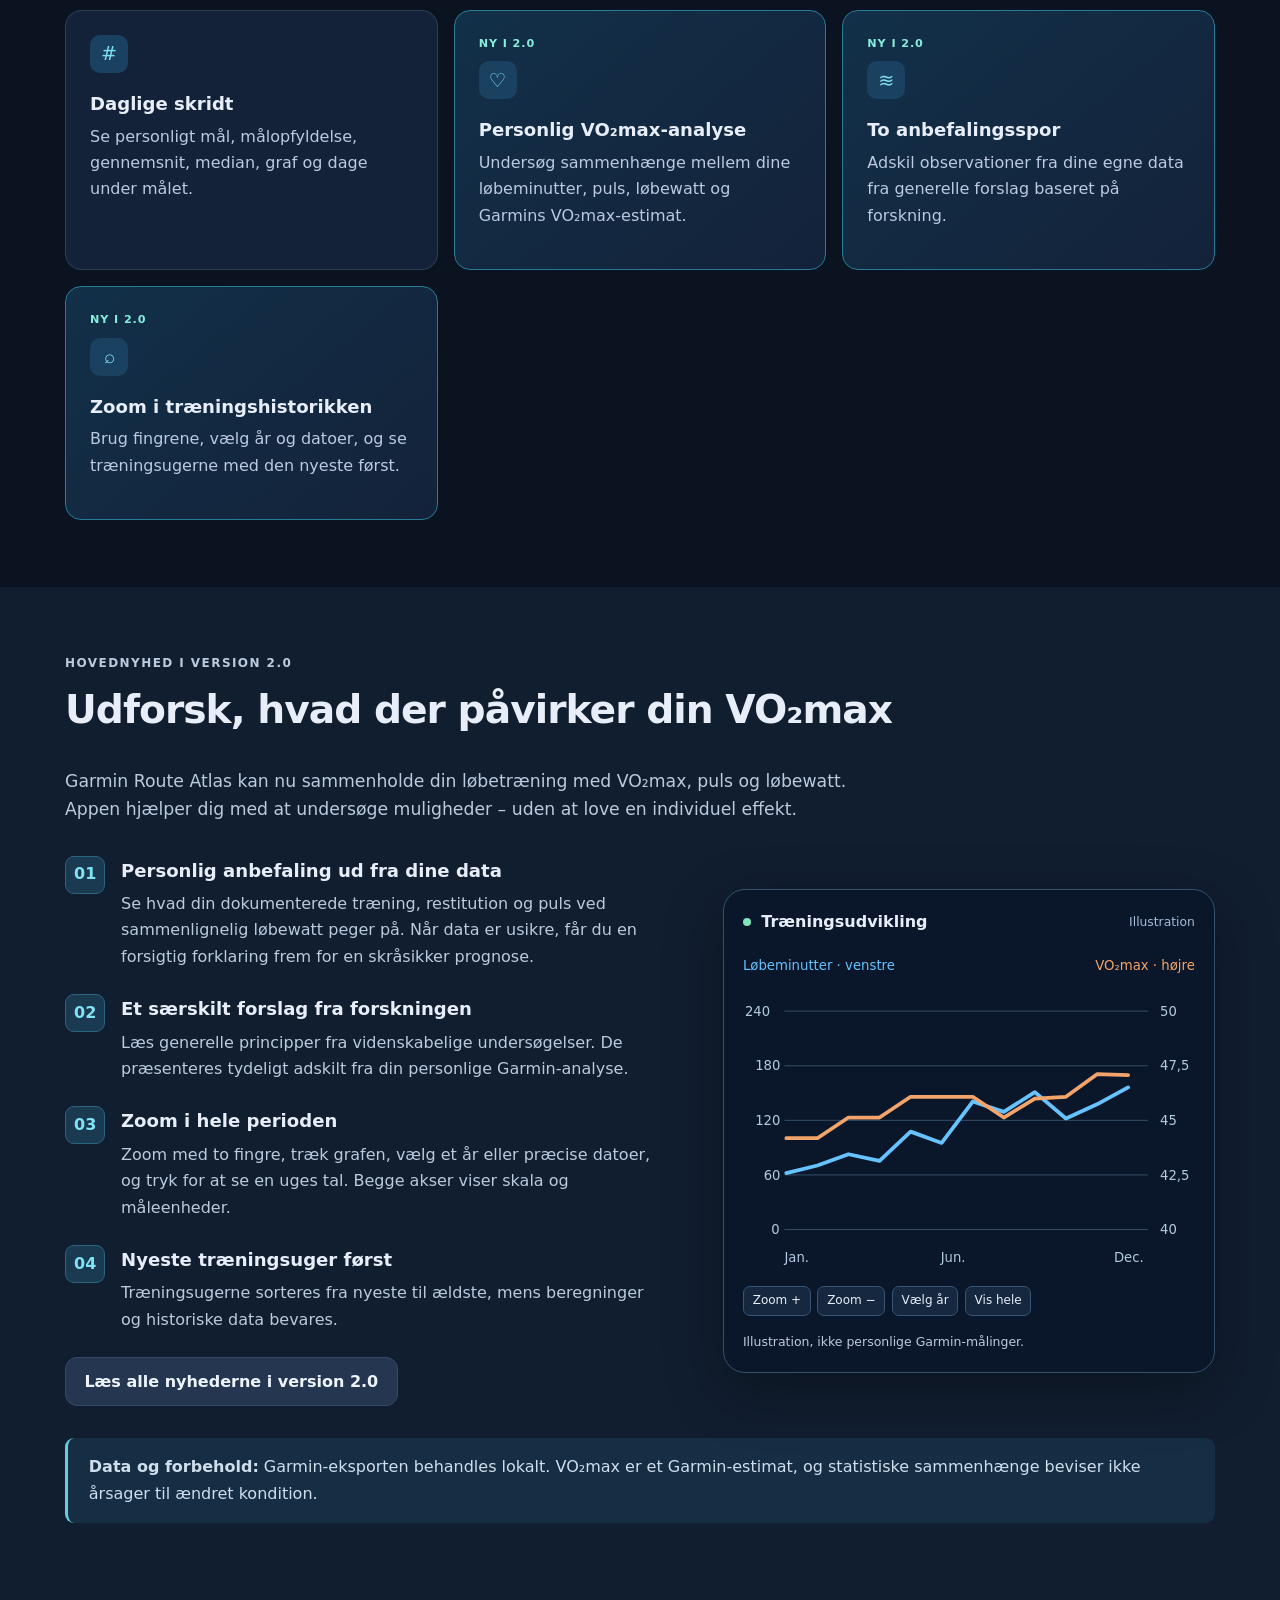
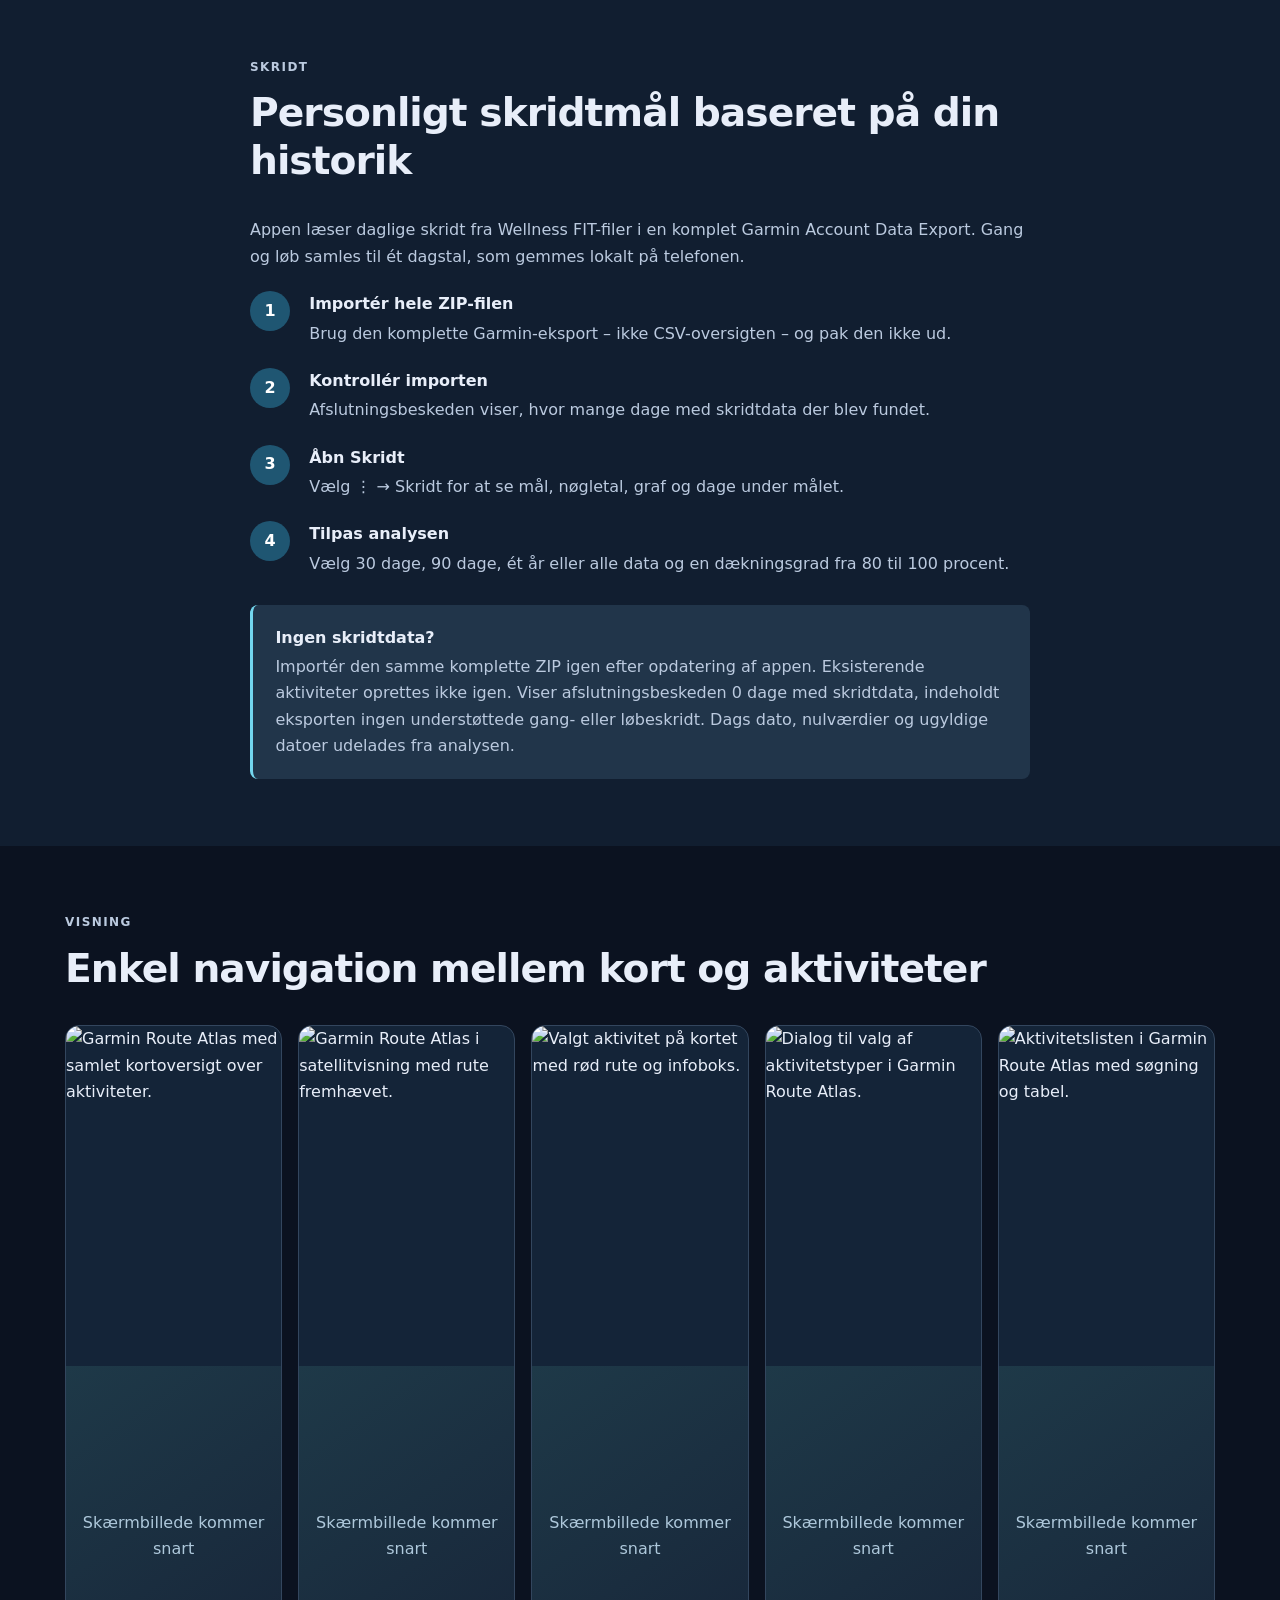
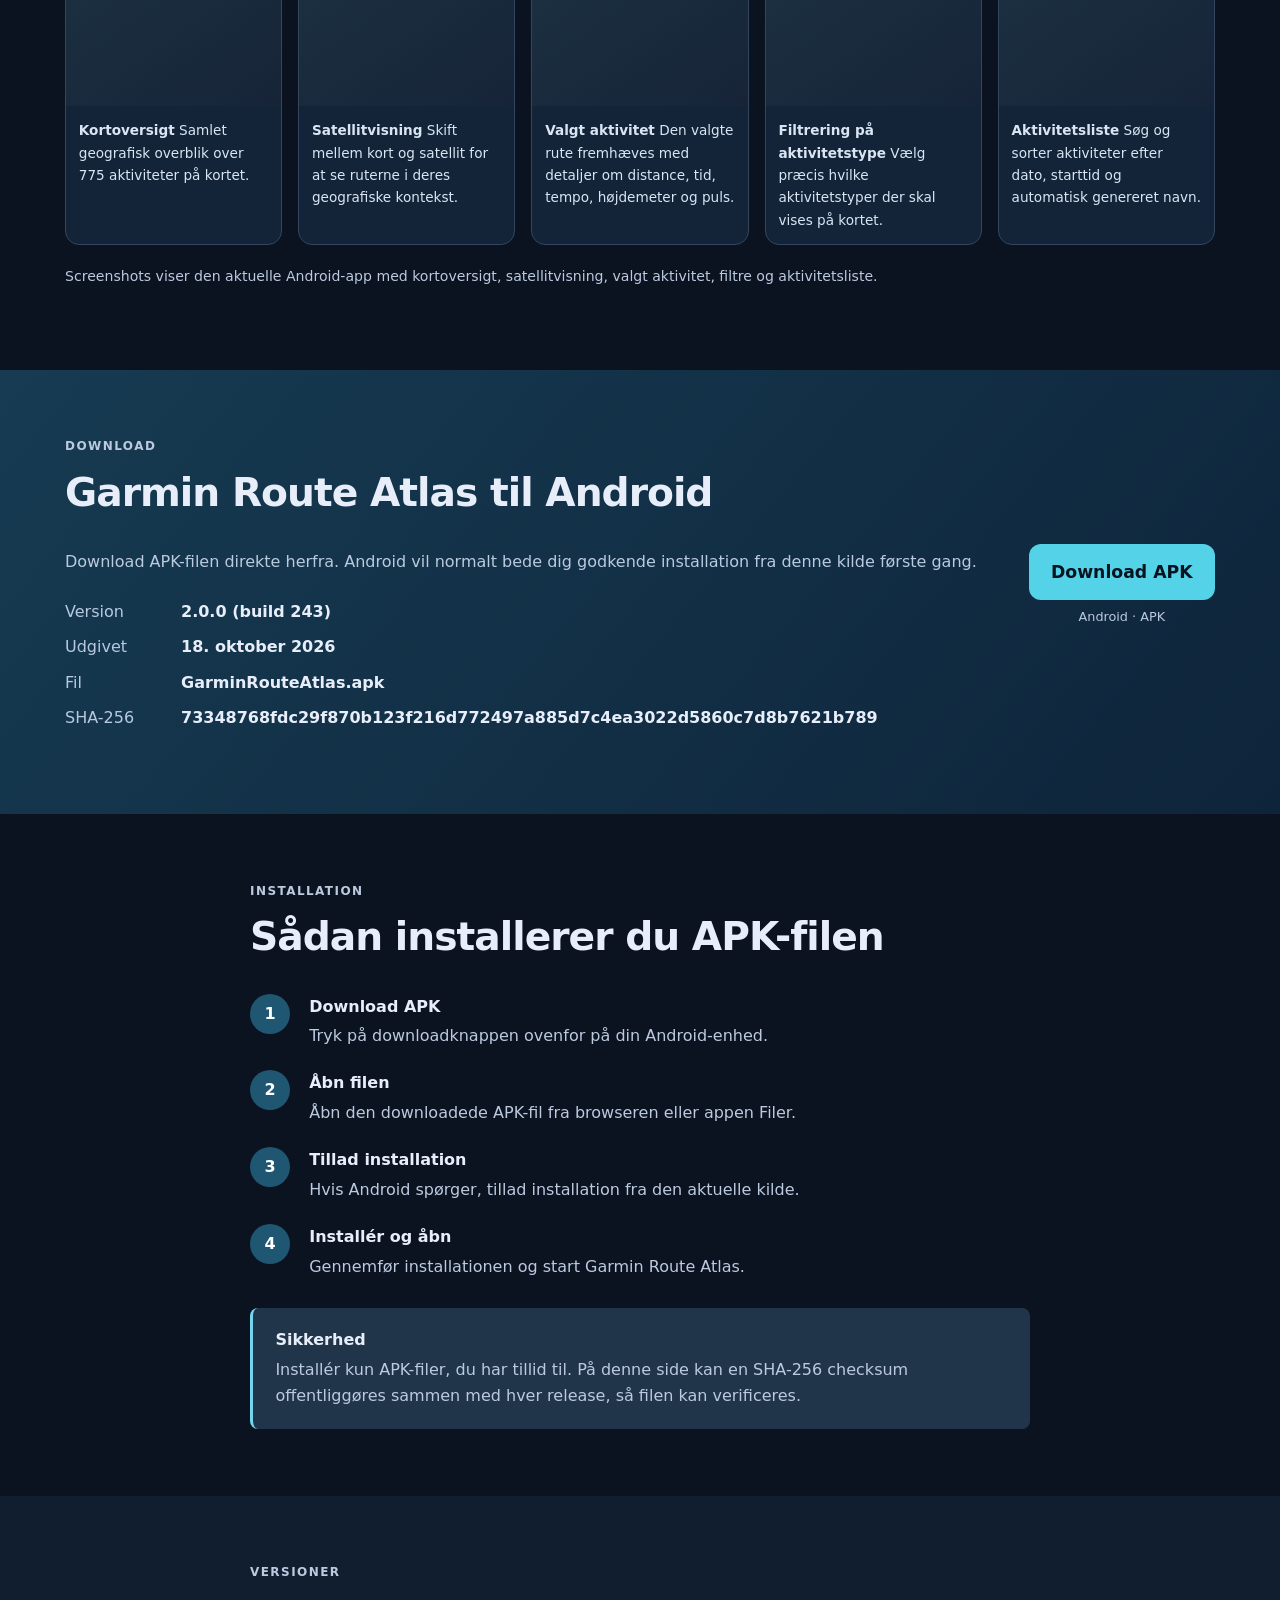
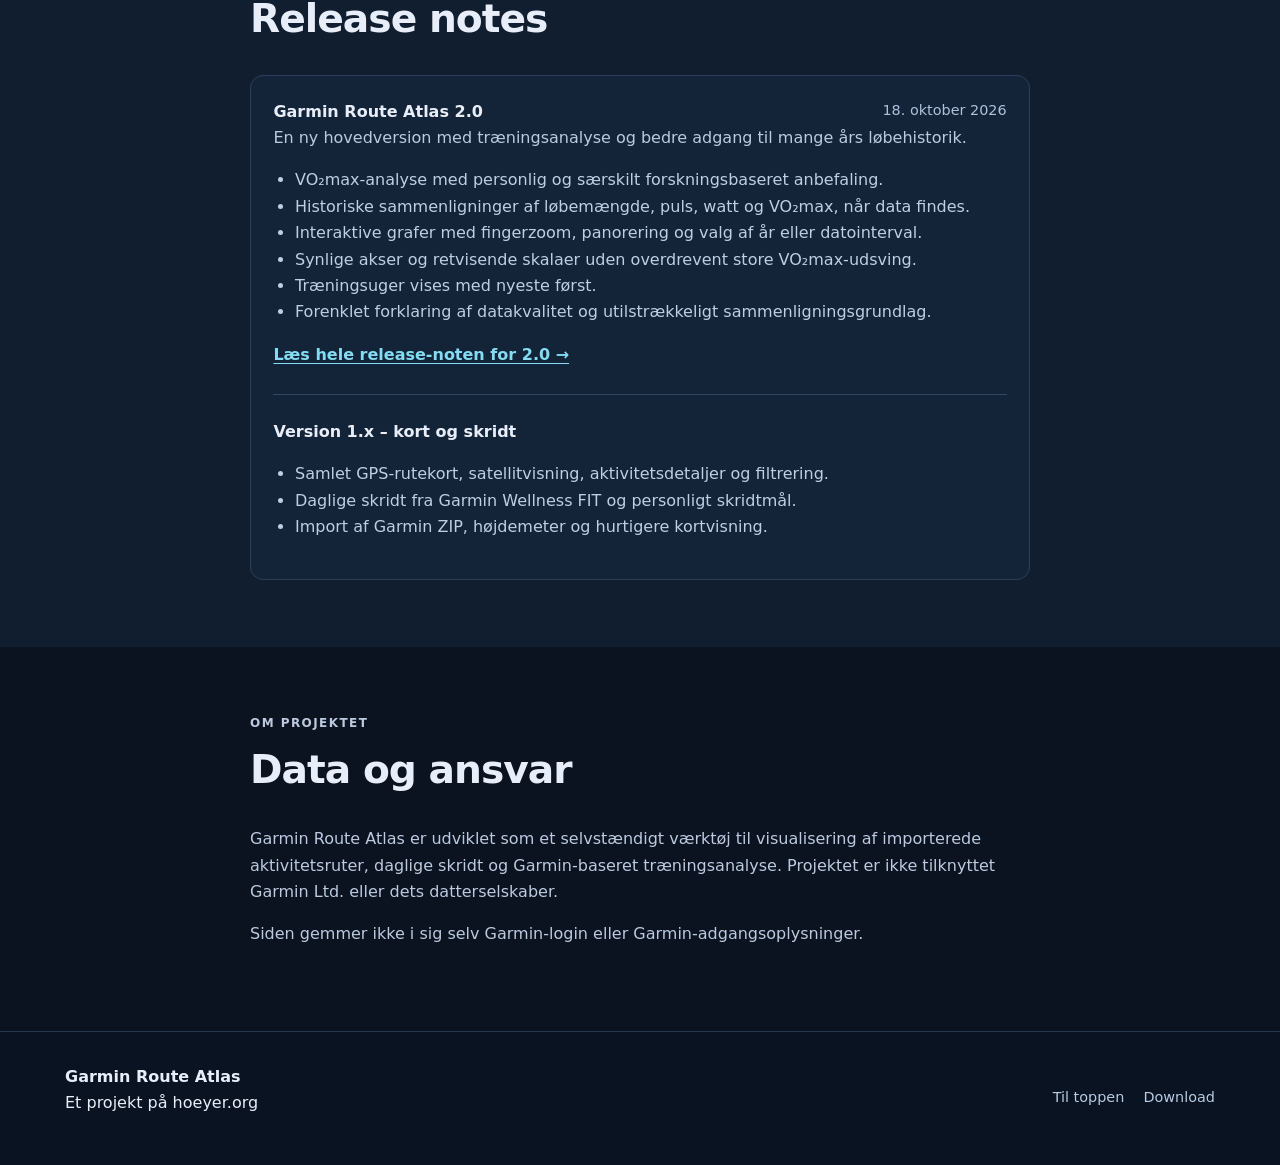
==== commit 5d8567b1: "Publish verified Garmin Route Atlas website" ====
--- a/index.html
+++ b/index.html
@@ -56,7 +56,7 @@
           </div>
 
           <div class="hero-actions">
-            <a class="btn btn-primary" id="hero-download" href="#download" aria-disabled="true">
+            <a class="btn btn-primary" id="hero-download" href="download/GarminRouteAtlas.apk" download>
               Download APK
             </a>
             <a class="btn btn-secondary" href="#training">Nyhederne i version 2.0</a>
@@ -344,7 +344,7 @@
         </div>
 
         <div class="download-cta">
-          <a class="btn btn-primary btn-large" id="main-download" href="#download" aria-disabled="true">
+          <a class="btn btn-primary btn-large" id="main-download" href="download/GarminRouteAtlas.apk" download>
             Download APK
           </a>
           <p>Android · APK</p>
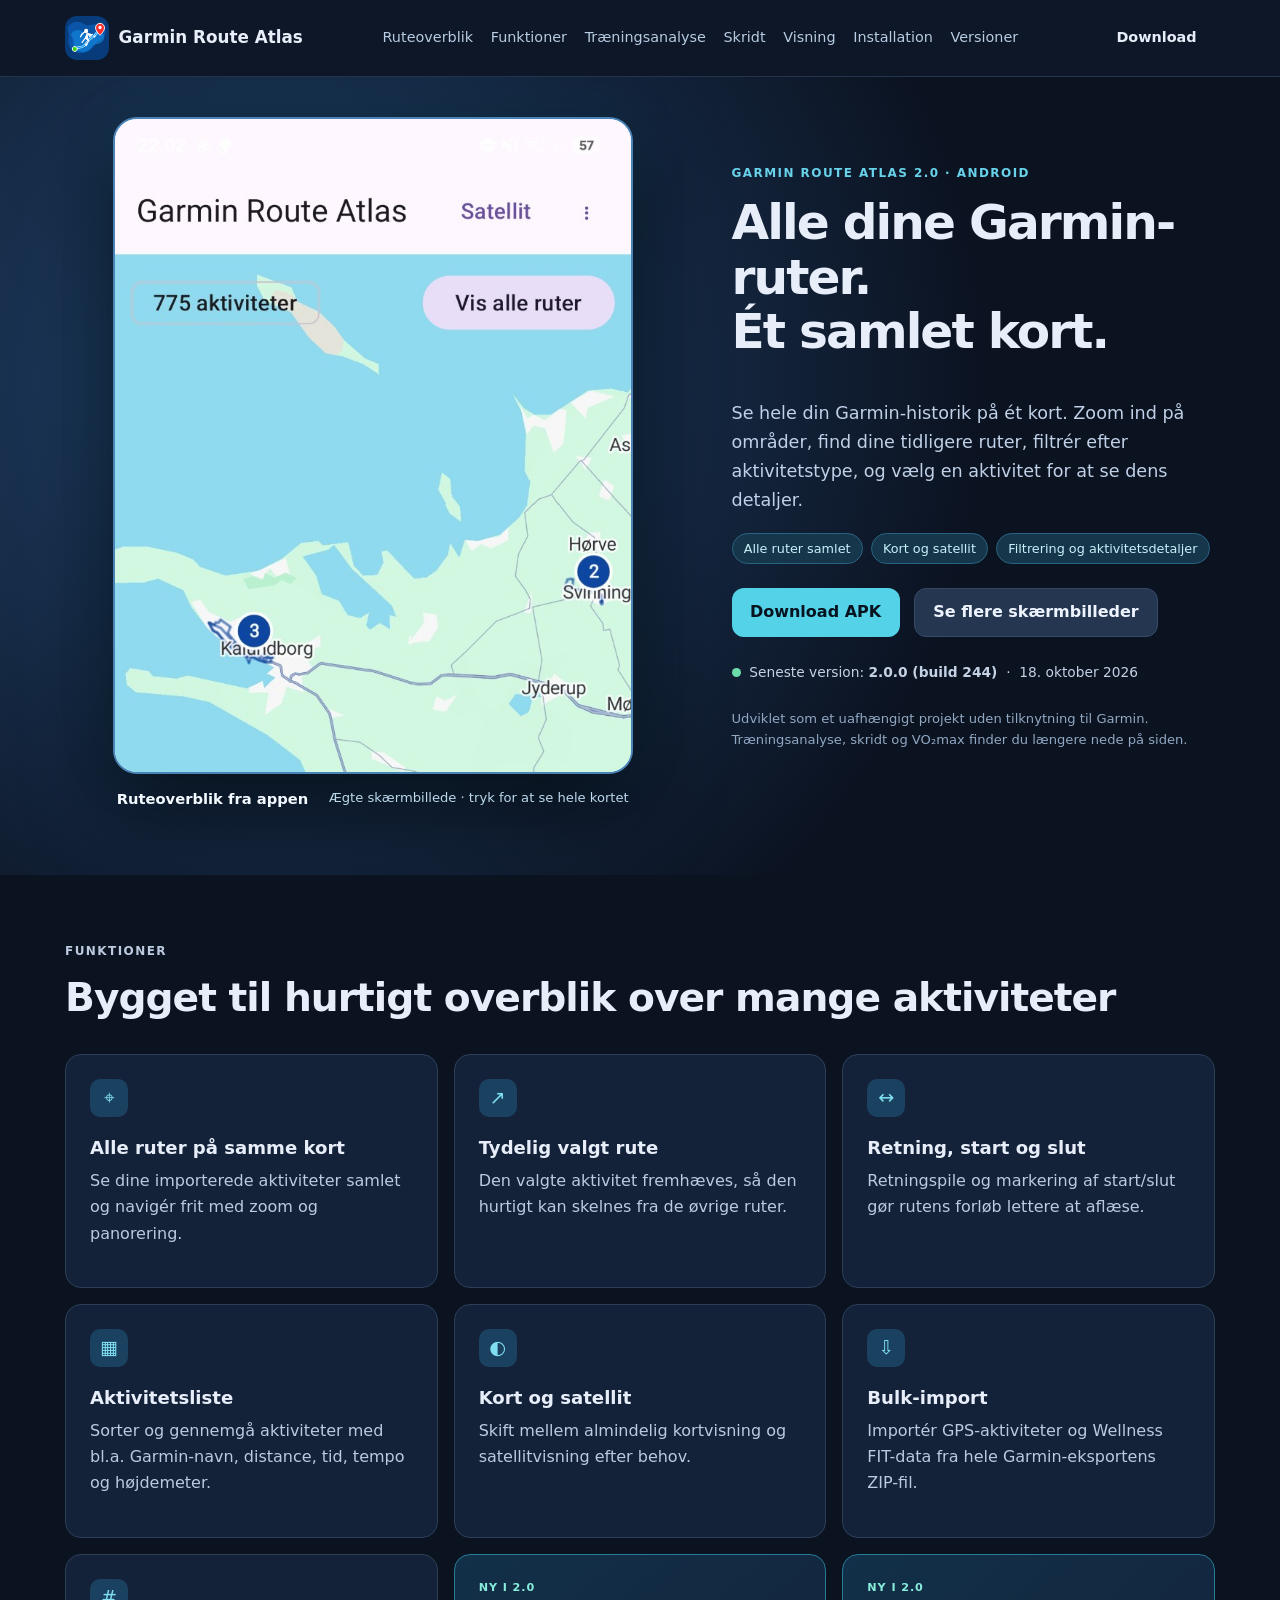
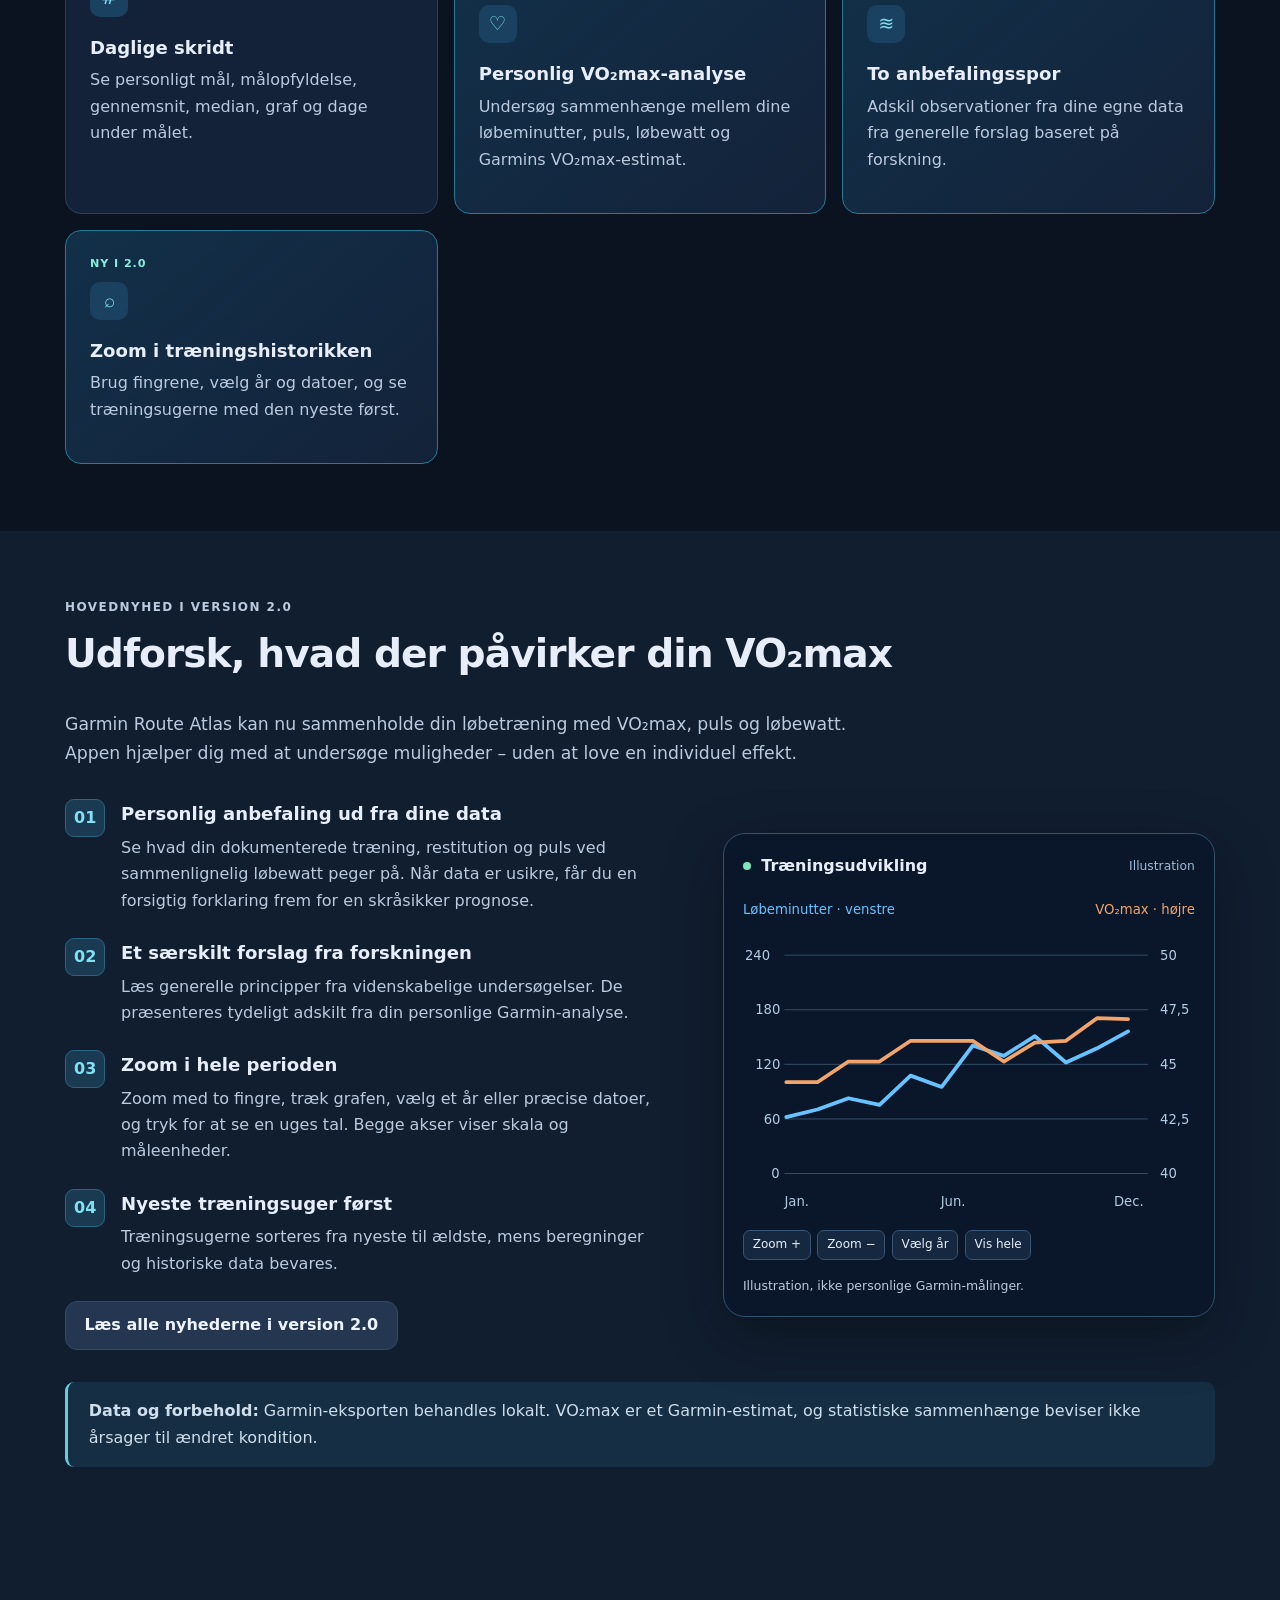
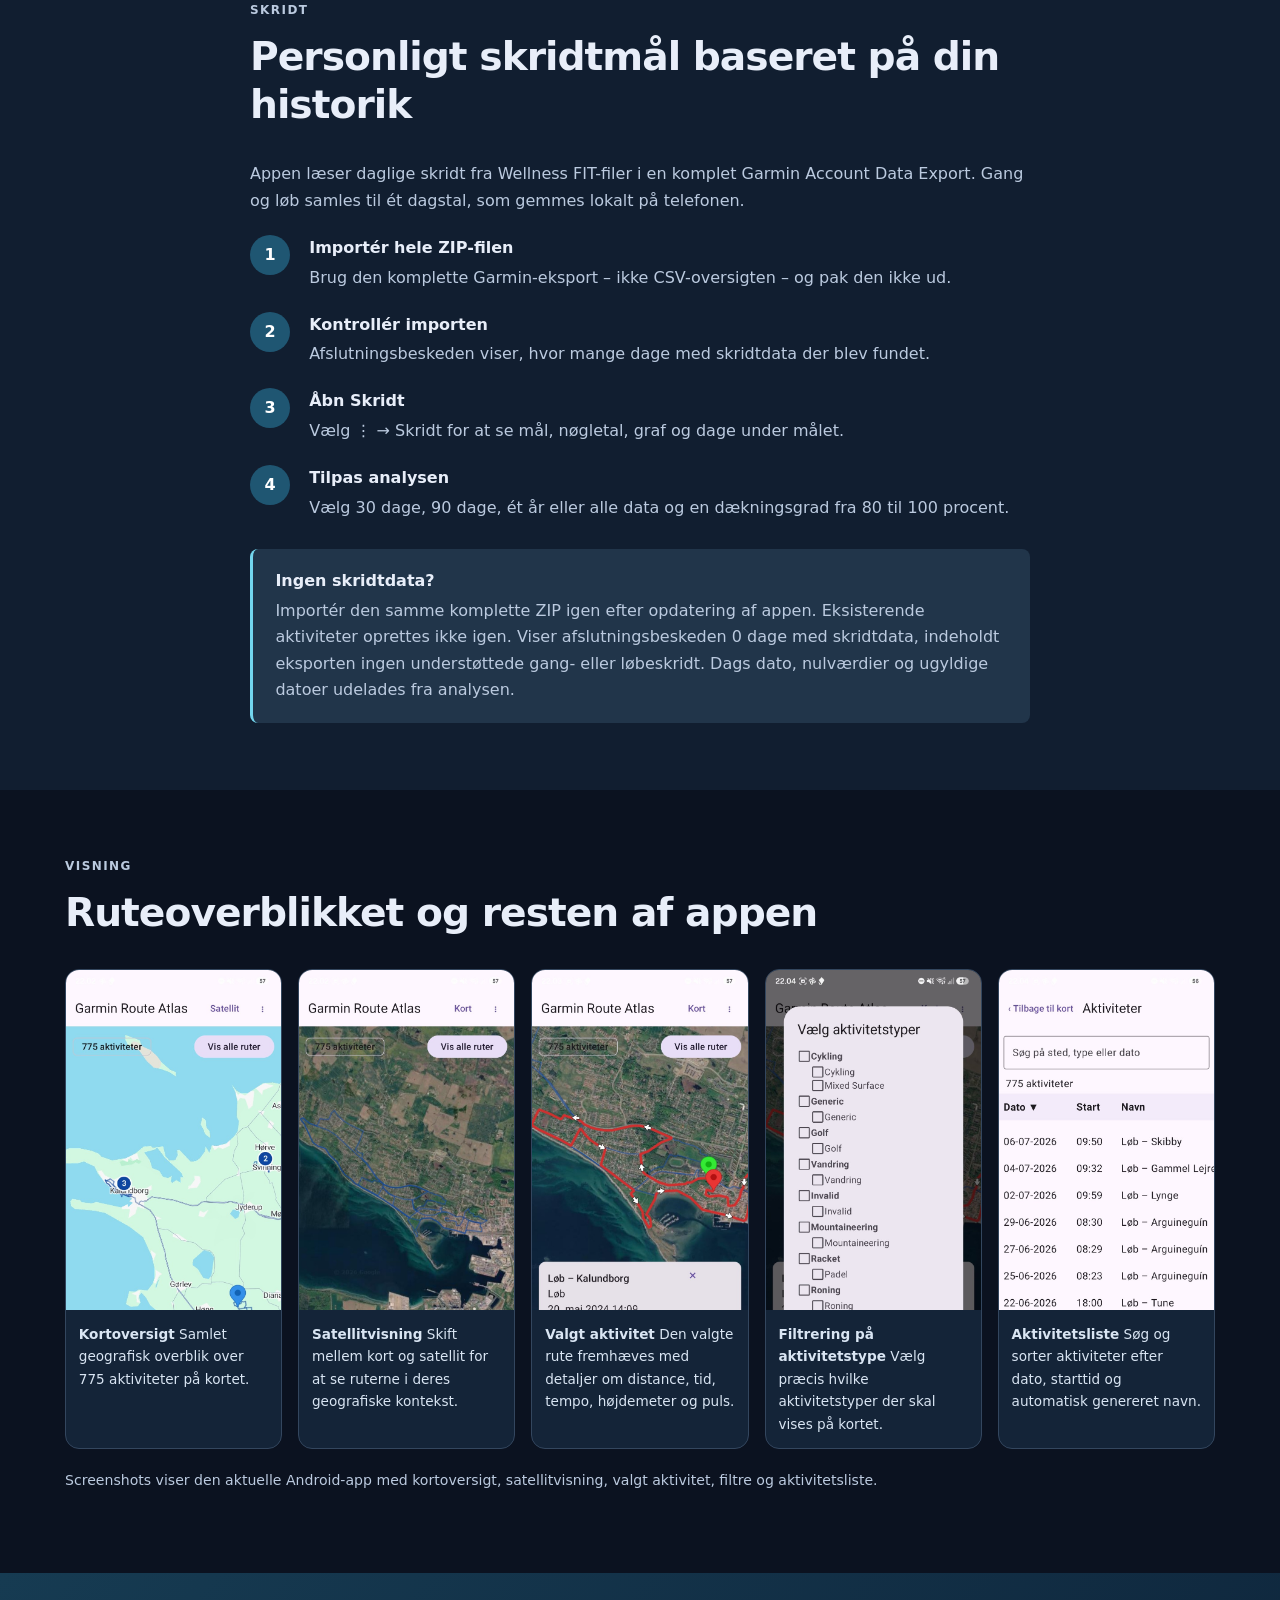
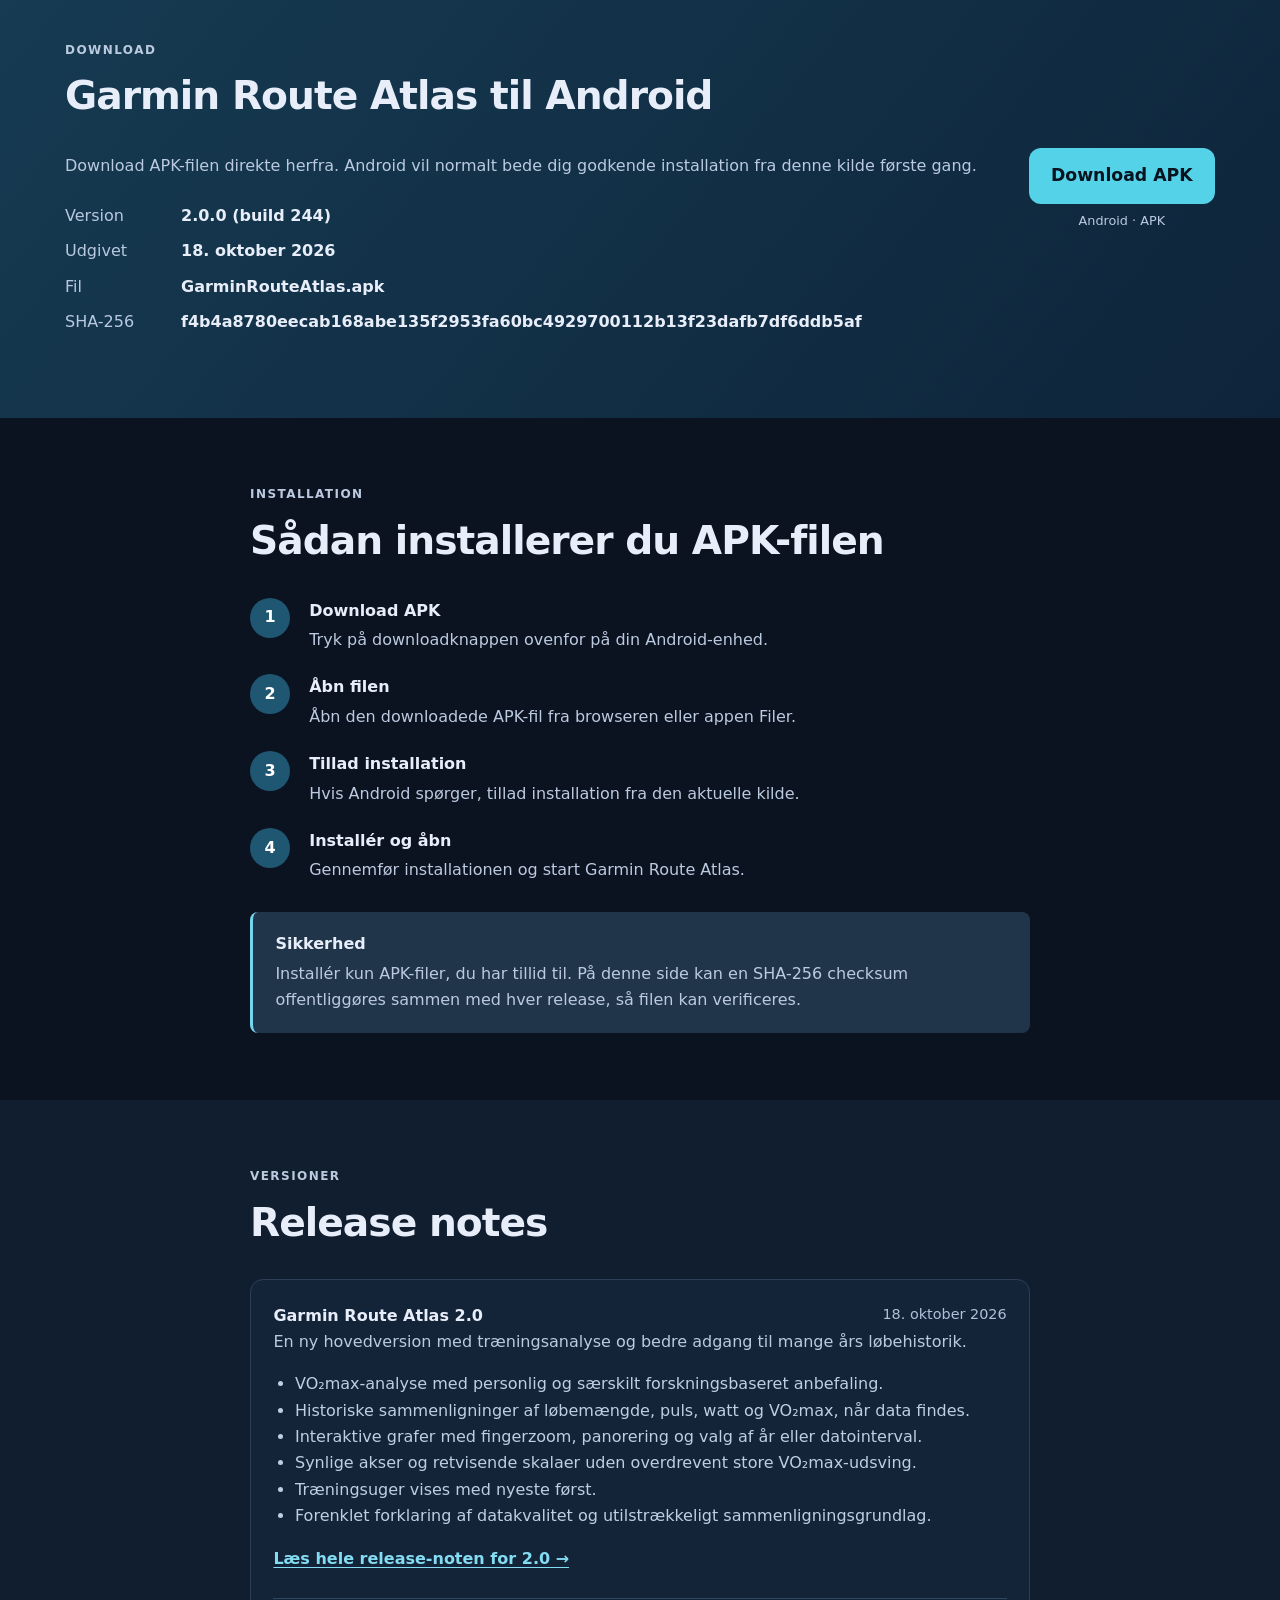
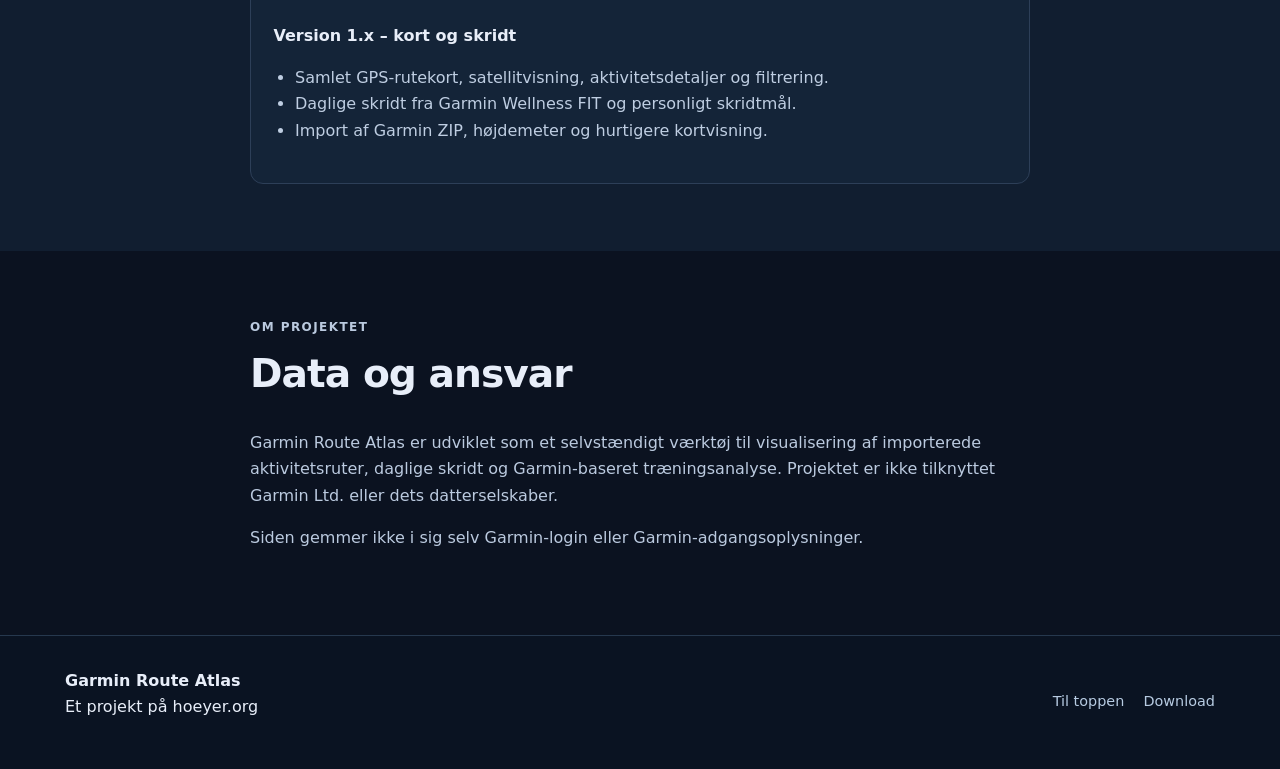
==== commit 8a2ced8e: "Put route overview first and adopt Android launcher icon" ====
--- a/index.html
+++ b/index.html
@@ -3,12 +3,14 @@
 <head>
   <meta charset="utf-8">
   <meta name="viewport" content="width=device-width, initial-scale=1">
-  <meta name="theme-color" content="#0b1220">
-  <meta name="description" content="Garmin Route Atlas 2.0: Garmin-ruter, daglige skridt og VO₂max-træningsanalyse. Zoom i løbehistorikken og få forslag fra dine data og forskning.">
+  <meta name="theme-color" content="#073B7A">
+  <meta name="description" content="Garmin Route Atlas 2.0 samler alle dine Garmin-ruter på ét kort. Udforsk, filtrér og genfind aktiviteter, skridt og VO₂max-analyser på Android.">
   <title>Garmin Route Atlas | hoeyer.org</title>
 
   <meta property="og:title" content="Garmin Route Atlas">
-  <meta property="og:description" content="Garmin Route Atlas 2.0: ruter, skridt og interaktiv VO₂max-træningsanalyse til Android.">
+  <meta property="og:description" content="Alle dine Garmin-ruter på ét kort – med filtrering, aktivitetsdetaljer og træningsanalyse til Android.">
+  <meta property="og:image" content="https://app.hoeyer.org/assets/screenshots/overview-map.jpg">
+  <link rel="preload" as="image" href="assets/screenshots/overview-map.jpg" fetchpriority="high">
   <meta property="og:type" content="website">
 
   <link rel="icon" href="assets/favicon.svg" type="image/svg+xml">
@@ -21,14 +23,13 @@
     <div class="wrap nav">
       <a class="brand" href="#top" aria-label="Garmin Route Atlas">
         <span class="brand-mark" aria-hidden="true">
-          <svg viewBox="0 0 32 32" role="img">
-            <path d="M6 23.5 15.2 8l3.8 6.4L26 10v12.8l-7-4.1-4.3 5.8H6Z"/>
-          </svg>
+          <img src="assets/favicon.svg" alt="" width="44" height="44">
         </span>
         <span>Garmin Route Atlas</span>
       </a>
 
       <nav aria-label="Primær navigation">
+        <a href="#top">Ruteoverblik</a>
         <a href="#features">Funktioner</a>
         <a href="#training">Træningsanalyse</a>
         <a href="#steps">Skridt</a>
@@ -44,22 +45,33 @@
   <main id="main">
     <section class="hero" id="top">
       <div class="wrap hero-grid">
+        <figure class="hero-route">
+          <a class="hero-route-image-link" href="assets/screenshots/overview-map.jpg" target="_blank" rel="noopener"
+            aria-label="Se skærmbilledet af Garmin Route Atlas' ruteoverblik i fuld størrelse">
+            <img class="hero-route-image" src="assets/screenshots/overview-map.jpg"
+              alt="Ægte skærmbillede fra Garmin Route Atlas med 775 aktiviteter på ét interaktivt kort."
+              width="709" height="1536" loading="eager" fetchpriority="high">
+          </a>
+          <figcaption class="hero-route-caption">
+            <strong>Ruteoverblik fra appen</strong>
+            <span>Ægte skærmbillede · tryk for at se hele kortet</span>
+          </figcaption>
+        </figure>
+
         <div class="hero-copy">
-          <p class="eyebrow">Nyhed i version 2.0 · Android</p>
-          <h1>Dine Garmin-data.<br>Fra ruter til indsigt.</h1>
+          <p class="eyebrow">Garmin Route Atlas 2.0 · Android</p>
+          <h1>Alle dine Garmin-ruter.<br>Ét samlet kort.</h1>
           <p class="lead">
-            Garmin Route Atlas samler dine GPS-ruter på ét kort og giver dig overblik over
-            daglige skridt, løbetræning og udviklingen i din Garmin-estimerede VO₂max.
+            Se hele din Garmin-historik på ét kort. Zoom ind på områder, find dine tidligere ruter,
+            filtrér efter aktivitetstype, og vælg en aktivitet for at se dens detaljer.
           </p>
-          <div class="hero-points" aria-label="Nyheder i version 2.0">
-            <span>Træningsanalyse</span><span>Forskningsbaserede forslag</span><span>Zoom i løbehistorikken</span>
+          <div class="hero-points" aria-label="Det vigtigste i appen">
+            <span>Alle ruter samlet</span><span>Kort og satellit</span><span>Filtrering og aktivitetsdetaljer</span>
           </div>
 
           <div class="hero-actions">
-            <a class="btn btn-primary" id="hero-download" href="download/GarminRouteAtlas.apk" download>
-              Download APK
-            </a>
-            <a class="btn btn-secondary" href="#training">Nyhederne i version 2.0</a>
+            <a class="btn btn-primary" id="hero-download" href="download/GarminRouteAtlas.apk" download>Download APK</a>
+            <a class="btn btn-secondary" href="#screens">Se flere skærmbilleder</a>
           </div>
 
           <div class="release-line" aria-label="Seneste version">
@@ -70,50 +82,9 @@
           </div>
 
           <p class="microcopy">
-            Appen er et uafhængigt projekt og er ikke udviklet eller godkendt af Garmin.
+            Udviklet som et uafhængigt projekt uden tilknytning til Garmin.
+            Træningsanalyse, skridt og VO₂max finder du længere nede på siden.
           </p>
-        </div>
-
-        <div class="hero-visual" aria-label="Illustration af rutekort">
-          <div class="phone">
-            <div class="phone-top"></div>
-            <div class="phone-screen">
-              <svg class="map-art" viewBox="0 0 640 1180" aria-hidden="true">
-                <defs>
-                  <pattern id="grid" width="48" height="48" patternUnits="userSpaceOnUse">
-                    <path d="M48 0H0V48" fill="none" stroke="currentColor" stroke-opacity=".10" stroke-width="2"/>
-                  </pattern>
-                </defs>
-                <rect width="640" height="1180" fill="url(#grid)"/>
-                <path d="M-60 250 C120 140 205 340 350 255 S560 120 720 205" class="road"/>
-                <path d="M-10 670 C130 580 215 775 385 695 S575 520 700 590" class="road"/>
-                <path d="M165 -40 C255 175 150 355 250 510 S420 820 355 1220" class="road"/>
-                <path d="M60 1010 C175 900 205 780 320 800 S500 950 590 820 500 580 360 565 185 680 115 590 130 390 305 355 468 440 520 300" class="route"/>
-                <circle cx="60" cy="1010" r="18" class="start"/>
-                <circle cx="520" cy="300" r="18" class="end"/>
-                <path d="m235 801 24-2-14 20z" class="arrow"/>
-                <path d="m420 896 22 10-19 14z" class="arrow"/>
-                <path d="m195 608 19-12-2 23z" class="arrow"/>
-                <path d="m290 357 23 8-18 16z" class="arrow"/>
-              </svg>
-
-              <div class="map-chip top-left">Løb</div>
-              <div class="map-chip top-right">Kort ▾</div>
-
-              <div class="activity-card">
-                <div>
-                  <span class="activity-label">Tune · 7. sep. 2026</span>
-                  <strong>10,21 km</strong>
-                </div>
-                <div class="activity-stats">
-                  <span><b>52:14</b><small>Tid</small></span>
-                  <span><b>5:07</b><small>Tempo</small></span>
-                  <span><b>74 m</b><small>Højdemeter</small></span>
-                </div>
-              </div>
-            </div>
-          </div>
-          <div class="glow"></div>
         </div>
       </div>
     </section>
@@ -275,7 +246,7 @@
     <section class="section" id="screens">
       <div class="wrap">
         <p class="eyebrow">Visning</p>
-        <h2>Enkel navigation mellem kort og aktiviteter</h2>
+        <h2>Ruteoverblikket og resten af appen</h2>
 
         <div class="screen-grid screen-grid-real">
           <figure class="screen-card real-shot">
--- a/assets/style.css
+++ b/assets/style.css
@@ -18,8 +18,8 @@
 .nav, .footer-grid { display: flex; align-items: center; justify-content: space-between; gap: 1.5rem; }
 .nav { min-height: 76px; }
 .brand { display: flex; align-items: center; gap: .6rem; text-decoration: none; font-weight: 800; font-size: 1.05rem; }
-.brand-mark { width: 38px; height: 38px; display: grid; place-items: center; border-radius: 10px; background: #20466a; }
-.brand-mark svg { width: 29px; fill: #64d7ed; }
+.brand-mark { width: 44px; height: 44px; display: grid; place-items: center; border-radius: 12px; overflow: hidden; flex-shrink: 0; }
+.brand-mark img { display: block; width: 100%; height: 100%; }
 nav { display: flex; gap: 1.1rem; flex-wrap: wrap; }
 nav a, .footer-links a { text-decoration: none; color: #b7cbe2; font-size: .9rem; }
 nav a:hover, .footer-links a:hover { color: #fff; }
@@ -30,8 +30,8 @@
 .btn-small { font-size: .9rem; }
 .btn-large { padding: .85rem 1.4rem; font-size: 1.08rem; }
 .btn[aria-disabled=true] { opacity: .5; pointer-events: none; }
-.hero { padding: 5rem 0 5.5rem; background: radial-gradient(circle at 80% 34%, #193455 0, #0b1220 58%); overflow: hidden; }
-.hero-grid { display: grid; align-items: center; grid-template-columns: 1.1fr .9fr; gap: 3rem; }
+.hero { padding: 2.5rem 0 4rem; background: radial-gradient(circle at 22% 38%, #21446d 0, #0b1220 64%); overflow: hidden; }
+.hero-grid { display: grid; align-items: center; grid-template-columns: minmax(0, 1.12fr) minmax(0, .88fr); gap: clamp(2rem, 4vw, 4.5rem); }
 .eyebrow { text-transform: uppercase; letter-spacing: .12em; font-weight: 800; font-size: .75rem; color: #67d2e9; }
 h1, h2, h3, p { margin-top: 0; }
 h1 { font-size: clamp(2.2rem, 5vw, 4rem); line-height: 1.12; letter-spacing: -.04em; }
@@ -42,22 +42,15 @@
 .release-line { display: flex; align-items: center; gap: .55rem; flex-wrap: wrap; font-size: .86rem; color: #c4d2e5; }
 .status-dot { display: inline-block; width: 9px; height: 9px; background: #6cddaa; border-radius: 50%; }
 .microcopy { color: #91a8c3; font-size: .82rem; margin-top: 1.5rem; }
-.hero-visual { min-height: 490px; display: grid; place-items: center; position: relative; }
-.phone { width: min(285px, 80%); min-height: 460px; border: 9px solid #28394f; border-radius: 35px; background: #0c1725; position: relative; z-index: 1; box-shadow: 0 25px 70px #0009; padding: 16px 10px; overflow: hidden; }
-.phone-top { width: 80px; height: 6px; border-radius: 8px; background: #64758a; margin: 0 auto 12px; }
-.phone-screen { height: 404px; border-radius: 16px; overflow: hidden; background: #142c39; position: relative; }
-.map-art { width: 100%; height: 100%; color: #96b4bd; }
-.road { fill: none; stroke: #53727e; stroke-width: 15; opacity: .3; }
-.route { fill: none; stroke: #56e0e7; stroke-width: 14; stroke-linecap: round; }
-.start { fill: #66dda8; } .end { fill: #f3a68b; } .arrow { fill: #fff; }
-.map-chip { position: absolute; top: 10px; padding: 2px 8px; background: #0b182be8; border: 1px solid #486174; border-radius: 8px; font-size: .75rem; }
-.top-left { left: 10px; } .top-right { right: 10px; }
-.activity-card { position: absolute; inset: auto 8px 10px; background: #0b1624f2; border: 1px solid #52707e; border-radius: 10px; padding: 10px; }
-.activity-label { display: block; font-size: .66rem; color: #b6d3e5; }
-.activity-stats { display: grid; grid-template-columns: repeat(3, 1fr); margin-top: 5px; }
-.activity-stats span { display: flex; flex-direction: column; font-size: .68rem; }
-.activity-stats small { color: #a4b8c8; }
-.glow { position: absolute; width: 320px; height: 320px; border-radius: 50%; background: #1d8da4; filter: blur(100px); opacity: .25; }
+/* The route overview screenshot is intentionally the primary, first-visible element. */
+.hero-route { margin: 0; position: relative; width: min(100%, 520px); justify-self: center; }
+.hero-route-image-link { display: block; overflow: hidden; border-radius: 24px; border: 2px solid #4a84b6; background: #e6f4fa; box-shadow: 0 25px 85px #000b, 0 0 55px #169fd022; }
+.hero-route-image-link:focus-visible { outline: 3px solid #80ecff; outline-offset: 5px; }
+.hero-route-image { display: block; width: 100%; height: clamp(510px, 51vw, 670px); object-fit: cover; object-position: center top; }
+.hero-route-caption { display: flex; justify-content: space-between; gap: .5rem 1rem; flex-wrap: wrap; padding: .8rem .25rem 0; font-size: .82rem; color: #bcd9ec; }
+.hero-route-caption strong { color: #f2faff; font-size: .92rem; }
+.hero-copy h1 { font-size: clamp(2.1rem, 3.8vw, 3.45rem); }
+.hero-copy .lead { max-width: 510px; }
 .section { padding: 4.2rem 0; }
 .section-alt { background: #111e30; }
 .feature-grid { display: grid; grid-template-columns: repeat(3, 1fr); gap: 1rem; margin-top: 2rem; }
@@ -94,12 +87,14 @@
   .nav { flex-wrap: wrap; padding-block: .8rem; }
   nav { order: 3; flex-basis: 100%; justify-content: center; }
   .hero-grid { grid-template-columns: 1fr; }
-  .hero-visual { min-height: 470px; }
   .feature-grid { grid-template-columns: repeat(2, 1fr); }
 }
 @media (max-width: 600px) {
   .wrap { width: calc(100% - 30px); }
-  .hero { padding-block: 3rem; }
+  .hero { padding-block: 1.5rem 3rem; }
+  .hero-route { width: 100%; max-width: 420px; }
+  .hero-route-image { height: min(125vw, 590px); }
+  .hero-route-caption { font-size: .77rem; }
   .feature-grid { grid-template-columns: 1fr; }
   .download-box { flex-direction: column; align-items: flex-start; }
   .download-cta { align-items: flex-start; }
@@ -140,3 +135,16 @@
 .release-page h2 { font-size:clamp(1.35rem,2.4vw,1.85rem); }
 @media(max-width:900px) { .training-layout { grid-template-columns:1fr; gap:2rem; } }
 @media(max-width:600px) { .training-preview { padding:.8rem; } .training-item { gap:.6rem; } }
+
+/* Route-overview-first layout on narrow devices. The real screenshot always leads. */
+@media (max-width: 900px) {
+  .hero-grid { grid-template-columns: 1fr; gap: 2rem; }
+  .hero-copy { max-width: 660px; }
+  .hero-route { max-width: 480px; }
+  .hero-route-image { height: min(93vw, 640px); }
+}
+@media (max-width: 600px) {
+  .hero-route { max-width: 420px; }
+  .hero-route-image { height: min(125vw, 590px); }
+  .hero-copy h1 { font-size: clamp(2.05rem, 9vw, 2.7rem); }
+}
